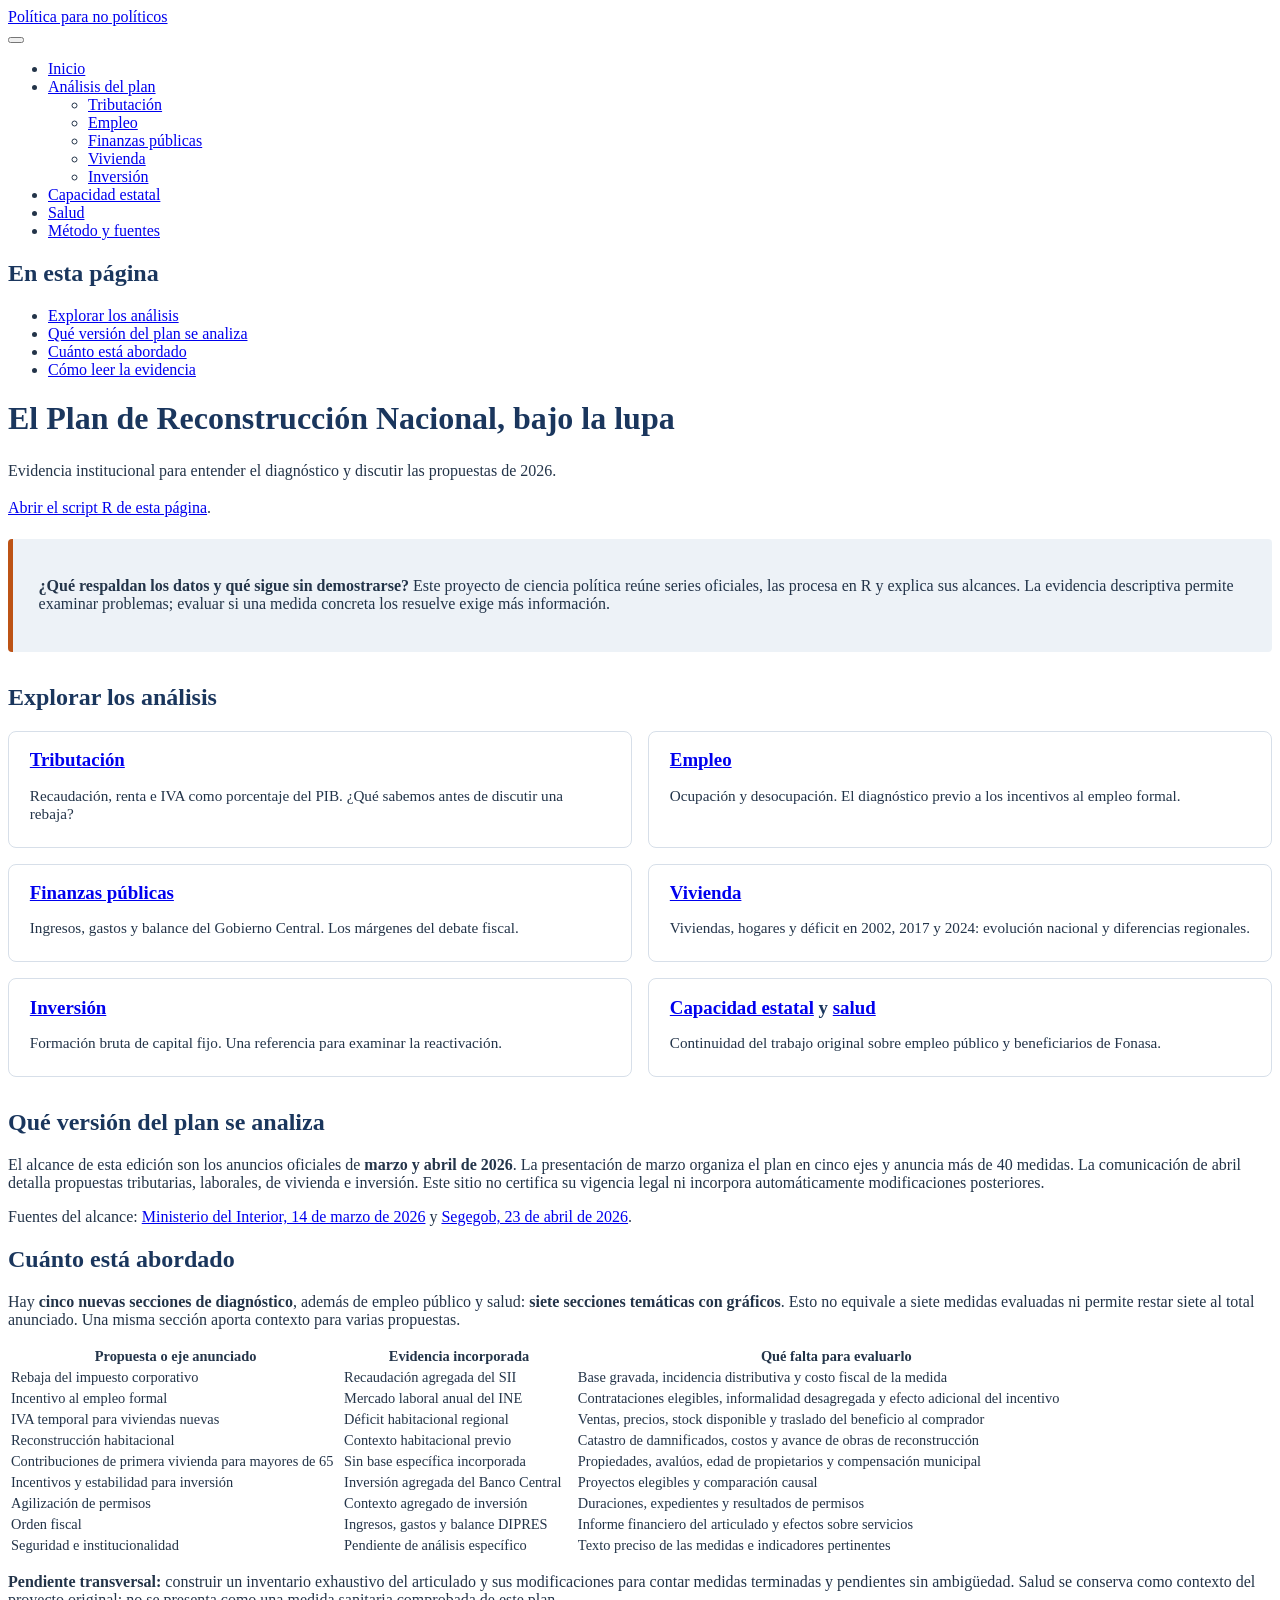
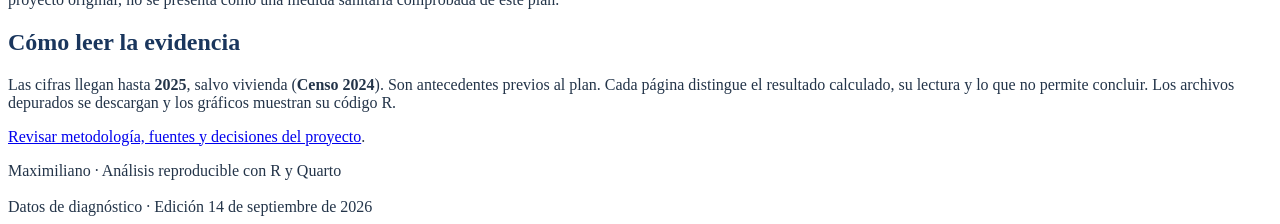
==== docs/index.html @ da825cc6 "Amplía análisis y documentación del sitio" ====
<!DOCTYPE html>
<html xmlns="http://www.w3.org/1999/xhtml" lang="es" xml:lang="es"><head>

<meta charset="utf-8">
<meta name="generator" content="quarto-1.3.450">

<meta name="viewport" content="width=device-width, initial-scale=1.0, user-scalable=yes">


<title>Política para no políticos - El Plan de Reconstrucción Nacional, bajo la lupa</title>
<style>
code{white-space: pre-wrap;}
span.smallcaps{font-variant: small-caps;}
div.columns{display: flex; gap: min(4vw, 1.5em);}
div.column{flex: auto; overflow-x: auto;}
div.hanging-indent{margin-left: 1.5em; text-indent: -1.5em;}
ul.task-list{list-style: none;}
ul.task-list li input[type="checkbox"] {
  width: 0.8em;
  margin: 0 0.8em 0.2em -1em; /* quarto-specific, see https://github.com/quarto-dev/quarto-cli/issues/4556 */ 
  vertical-align: middle;
}
</style>


<script src="site_libs/quarto-nav/quarto-nav.js"></script>
<script src="site_libs/quarto-nav/headroom.min.js"></script>
<script src="site_libs/clipboard/clipboard.min.js"></script>
<script src="site_libs/quarto-search/autocomplete.umd.js"></script>
<script src="site_libs/quarto-search/fuse.min.js"></script>
<script src="site_libs/quarto-search/quarto-search.js"></script>
<meta name="quarto:offset" content="./">
<script src="site_libs/quarto-html/quarto.js"></script>
<script src="site_libs/quarto-html/popper.min.js"></script>
<script src="site_libs/quarto-html/tippy.umd.min.js"></script>
<script src="site_libs/quarto-html/anchor.min.js"></script>
<link href="site_libs/quarto-html/tippy.css" rel="stylesheet">
<link href="site_libs/quarto-html/quarto-syntax-highlighting.css" rel="stylesheet" id="quarto-text-highlighting-styles">
<script src="site_libs/bootstrap/bootstrap.min.js"></script>
<link href="site_libs/bootstrap/bootstrap-icons.css" rel="stylesheet">
<link href="site_libs/bootstrap/bootstrap.min.css" rel="stylesheet" id="quarto-bootstrap" data-mode="light">
<script id="quarto-search-options" type="application/json">{
  "location": "navbar",
  "copy-button": false,
  "collapse-after": 3,
  "panel-placement": "end",
  "type": "overlay",
  "limit": 20,
  "language": {
    "search-no-results-text": "Sin resultados",
    "search-matching-documents-text": "documentos encontrados",
    "search-copy-link-title": "Copiar el enlace en la búsqueda",
    "search-hide-matches-text": "Ocultar resultados adicionales",
    "search-more-match-text": "resultado adicional en este documento",
    "search-more-matches-text": "resultados adicionales en este documento",
    "search-clear-button-title": "Borrar",
    "search-detached-cancel-button-title": "Cancelar",
    "search-submit-button-title": "Enviar",
    "search-label": "Buscar"
  }
}</script>


<link rel="stylesheet" href="styles.css">
</head>

<body class="nav-fixed">

<div id="quarto-search-results"></div>
  <header id="quarto-header" class="headroom fixed-top">
    <nav class="navbar navbar-expand-lg navbar-dark ">
      <div class="navbar-container container-fluid">
      <div class="navbar-brand-container">
    <a class="navbar-brand" href="./index.html">
    <span class="navbar-title">Política para no políticos</span>
    </a>
  </div>
            <div id="quarto-search" class="" title="Buscar"></div>
          <button class="navbar-toggler" type="button" data-bs-toggle="collapse" data-bs-target="#navbarCollapse" aria-controls="navbarCollapse" aria-expanded="false" aria-label="Navegación de palanca" onclick="if (window.quartoToggleHeadroom) { window.quartoToggleHeadroom(); }">
  <span class="navbar-toggler-icon"></span>
</button>
          <div class="collapse navbar-collapse" id="navbarCollapse">
            <ul class="navbar-nav navbar-nav-scroll me-auto">
  <li class="nav-item">
    <a class="nav-link active" href="./index.html" rel="" target="" aria-current="page">
 <span class="menu-text">Inicio</span></a>
  </li>  
  <li class="nav-item dropdown ">
    <a class="nav-link dropdown-toggle" href="#" id="nav-menu-análisis-del-plan" role="button" data-bs-toggle="dropdown" aria-expanded="false" rel="" target="">
 <span class="menu-text">Análisis del plan</span>
    </a>
    <ul class="dropdown-menu" aria-labelledby="nav-menu-análisis-del-plan">    
        <li>
    <a class="dropdown-item" href="./03_tributacion.html" rel="" target="">
 <span class="dropdown-text">Tributación</span></a>
  </li>  
        <li>
    <a class="dropdown-item" href="./04_empleo_formal.html" rel="" target="">
 <span class="dropdown-text">Empleo</span></a>
  </li>  
        <li>
    <a class="dropdown-item" href="./05_finanzas_publicas.html" rel="" target="">
 <span class="dropdown-text">Finanzas públicas</span></a>
  </li>  
        <li>
    <a class="dropdown-item" href="./06_vivienda.html" rel="" target="">
 <span class="dropdown-text">Vivienda</span></a>
  </li>  
        <li>
    <a class="dropdown-item" href="./07_inversion.html" rel="" target="">
 <span class="dropdown-text">Inversión</span></a>
  </li>  
    </ul>
  </li>
  <li class="nav-item">
    <a class="nav-link" href="./01_empleo_publico.html" rel="" target="">
 <span class="menu-text">Capacidad estatal</span></a>
  </li>  
  <li class="nav-item">
    <a class="nav-link" href="./02_salud_fonasa.html" rel="" target="">
 <span class="menu-text">Salud</span></a>
  </li>  
  <li class="nav-item">
    <a class="nav-link" href="./metodologia.html" rel="" target="">
 <span class="menu-text">Método y fuentes</span></a>
  </li>  
</ul>
            <div class="quarto-navbar-tools ms-auto">
</div>
          </div> <!-- /navcollapse -->
      </div> <!-- /container-fluid -->
    </nav>
</header>
<!-- content -->
<div id="quarto-content" class="quarto-container page-columns page-rows-contents page-layout-article page-navbar">
<!-- sidebar -->
<!-- margin-sidebar -->
    <div id="quarto-margin-sidebar" class="sidebar margin-sidebar">
        <nav id="TOC" role="doc-toc" class="toc-active">
    <h2 id="toc-title">En esta página</h2>
   
  <ul>
  <li><a href="#explorar-los-análisis" id="toc-explorar-los-análisis" class="nav-link active" data-scroll-target="#explorar-los-análisis">Explorar los análisis</a></li>
  <li><a href="#qué-versión-del-plan-se-analiza" id="toc-qué-versión-del-plan-se-analiza" class="nav-link" data-scroll-target="#qué-versión-del-plan-se-analiza">Qué versión del plan se analiza</a></li>
  <li><a href="#cuánto-está-abordado" id="toc-cuánto-está-abordado" class="nav-link" data-scroll-target="#cuánto-está-abordado">Cuánto está abordado</a></li>
  <li><a href="#cómo-leer-la-evidencia" id="toc-cómo-leer-la-evidencia" class="nav-link" data-scroll-target="#cómo-leer-la-evidencia">Cómo leer la evidencia</a></li>
  </ul>
</nav>
    </div>
<!-- main -->
<main class="content" id="quarto-document-content">

<header id="title-block-header" class="quarto-title-block default">
<div class="quarto-title">
<h1 class="title">El Plan de Reconstrucción Nacional, bajo la lupa</h1>
<p class="subtitle lead">Evidencia institucional para entender el diagnóstico y discutir las propuestas de 2026.</p>
</div>



<div class="quarto-title-meta">

    
  
    
  </div>
  

</header>

<p><a href="index.R">Abrir el script R de esta página</a>.</p>
<div class="hero">
<p><strong>¿Qué respaldan los datos y qué sigue sin demostrarse?</strong> Este proyecto de ciencia política reúne series oficiales, las procesa en R y explica sus alcances. La evidencia descriptiva permite examinar problemas; evaluar si una medida concreta los resuelve exige más información.</p>
</div>
<section id="explorar-los-análisis" class="level2">
<h2 class="anchored" data-anchor-id="explorar-los-análisis">Explorar los análisis</h2>
<div class="cards">
<section id="tributación" class="level3 card-tema">
<h3 class="anchored" data-anchor-id="tributación"><a href="./03_tributacion.html">Tributación</a></h3>
<p>Recaudación, renta e IVA como porcentaje del PIB. ¿Qué sabemos antes de discutir una rebaja?</p>
</section>
<section id="empleo" class="level3 card-tema">
<h3 class="anchored" data-anchor-id="empleo"><a href="./04_empleo_formal.html">Empleo</a></h3>
<p>Ocupación y desocupación. El diagnóstico previo a los incentivos al empleo formal.</p>
</section>
<section id="finanzas-públicas" class="level3 card-tema">
<h3 class="anchored" data-anchor-id="finanzas-públicas"><a href="./05_finanzas_publicas.html">Finanzas públicas</a></h3>
<p>Ingresos, gastos y balance del Gobierno Central. Los márgenes del debate fiscal.</p>
</section>
<section id="vivienda" class="level3 card-tema">
<h3 class="anchored" data-anchor-id="vivienda"><a href="./06_vivienda.html">Vivienda</a></h3>
<p>Viviendas, hogares y déficit en 2002, 2017 y 2024: evolución nacional y diferencias regionales.</p>
</section>
<section id="inversión" class="level3 card-tema">
<h3 class="anchored" data-anchor-id="inversión"><a href="./07_inversion.html">Inversión</a></h3>
<p>Formación bruta de capital fijo. Una referencia para examinar la reactivación.</p>
</section>
<section id="capacidad-estatal-y-salud" class="level3 card-tema">
<h3 class="anchored" data-anchor-id="capacidad-estatal-y-salud"><a href="./01_empleo_publico.html">Capacidad estatal</a> y <a href="./02_salud_fonasa.html">salud</a></h3>
<p>Continuidad del trabajo original sobre empleo público y beneficiarios de Fonasa.</p>
</section>
</div>
</section>
<section id="qué-versión-del-plan-se-analiza" class="level2">
<h2 class="anchored" data-anchor-id="qué-versión-del-plan-se-analiza">Qué versión del plan se analiza</h2>
<p>El alcance de esta edición son los anuncios oficiales de <strong>marzo y abril de 2026</strong>. La presentación de marzo organiza el plan en cinco ejes y anuncia más de 40 medidas. La comunicación de abril detalla propuestas tributarias, laborales, de vivienda e inversión. Este sitio no certifica su vigencia legal ni incorpora automáticamente modificaciones posteriores.</p>
<p>Fuentes del alcance: <a href="https://www.interior.gob.cl/noticias/2026/03/14/presidente-jose-antonio-kast-presenta-proyecto-de-ley-de-reconstruccion-nacional-junto-a-ministro-alvarado/">Ministerio del Interior, 14 de marzo de 2026</a> y <a href="https://msgg.gob.cl/wp/2026/04/23/presidente-kast-firma-proyecto-de-ley-del-plan-de-reconstruccion-nacional-y-desarrollo-economico-y-social/">Segegob, 23 de abril de 2026</a>.</p>
</section>
<section id="cuánto-está-abordado" class="level2">
<h2 class="anchored" data-anchor-id="cuánto-está-abordado">Cuánto está abordado</h2>
<p>Hay <strong>cinco nuevas secciones de diagnóstico</strong>, además de empleo público y salud: <strong>siete secciones temáticas con gráficos</strong>. Esto no equivale a siete medidas evaluadas ni permite restar siete al total anunciado. Una misma sección aporta contexto para varias propuestas.</p>
<table class="table">
<colgroup>
<col style="width: 30%">
<col style="width: 21%">
<col style="width: 47%">
</colgroup>
<thead>
<tr class="header">
<th>Propuesta o eje anunciado</th>
<th>Evidencia incorporada</th>
<th>Qué falta para evaluarlo</th>
</tr>
</thead>
<tbody>
<tr class="odd">
<td>Rebaja del impuesto corporativo</td>
<td>Recaudación agregada del SII</td>
<td>Base gravada, incidencia distributiva y costo fiscal de la medida</td>
</tr>
<tr class="even">
<td>Incentivo al empleo formal</td>
<td>Mercado laboral anual del INE</td>
<td>Contrataciones elegibles, informalidad desagregada y efecto adicional del incentivo</td>
</tr>
<tr class="odd">
<td>IVA temporal para viviendas nuevas</td>
<td>Déficit habitacional regional</td>
<td>Ventas, precios, stock disponible y traslado del beneficio al comprador</td>
</tr>
<tr class="even">
<td>Reconstrucción habitacional</td>
<td>Contexto habitacional previo</td>
<td>Catastro de damnificados, costos y avance de obras de reconstrucción</td>
</tr>
<tr class="odd">
<td>Contribuciones de primera vivienda para mayores de 65</td>
<td>Sin base específica incorporada</td>
<td>Propiedades, avalúos, edad de propietarios y compensación municipal</td>
</tr>
<tr class="even">
<td>Incentivos y estabilidad para inversión</td>
<td>Inversión agregada del Banco Central</td>
<td>Proyectos elegibles y comparación causal</td>
</tr>
<tr class="odd">
<td>Agilización de permisos</td>
<td>Contexto agregado de inversión</td>
<td>Duraciones, expedientes y resultados de permisos</td>
</tr>
<tr class="even">
<td>Orden fiscal</td>
<td>Ingresos, gastos y balance DIPRES</td>
<td>Informe financiero del articulado y efectos sobre servicios</td>
</tr>
<tr class="odd">
<td>Seguridad e institucionalidad</td>
<td>Pendiente de análisis específico</td>
<td>Texto preciso de las medidas e indicadores pertinentes</td>
</tr>
</tbody>
</table>
<p><strong>Pendiente transversal:</strong> construir un inventario exhaustivo del articulado y sus modificaciones para contar medidas terminadas y pendientes sin ambigüedad. Salud se conserva como contexto del proyecto original; no se presenta como una medida sanitaria comprobada de este plan.</p>
</section>
<section id="cómo-leer-la-evidencia" class="level2">
<h2 class="anchored" data-anchor-id="cómo-leer-la-evidencia">Cómo leer la evidencia</h2>
<p>Las cifras llegan hasta <strong>2025</strong>, salvo vivienda (<strong>Censo 2024</strong>). Son antecedentes previos al plan. Cada página distingue el resultado calculado, su lectura y lo que no permite concluir. Los archivos depurados se descargan y los gráficos muestran su código R.</p>
<p><a href="./metodologia.html">Revisar metodología, fuentes y decisiones del proyecto</a>.</p>


</section>

</main> <!-- /main -->
<script id="quarto-html-after-body" type="application/javascript">
window.document.addEventListener("DOMContentLoaded", function (event) {
  const toggleBodyColorMode = (bsSheetEl) => {
    const mode = bsSheetEl.getAttribute("data-mode");
    const bodyEl = window.document.querySelector("body");
    if (mode === "dark") {
      bodyEl.classList.add("quarto-dark");
      bodyEl.classList.remove("quarto-light");
    } else {
      bodyEl.classList.add("quarto-light");
      bodyEl.classList.remove("quarto-dark");
    }
  }
  const toggleBodyColorPrimary = () => {
    const bsSheetEl = window.document.querySelector("link#quarto-bootstrap");
    if (bsSheetEl) {
      toggleBodyColorMode(bsSheetEl);
    }
  }
  toggleBodyColorPrimary();  
  const icon = "";
  const anchorJS = new window.AnchorJS();
  anchorJS.options = {
    placement: 'right',
    icon: icon
  };
  anchorJS.add('.anchored');
  const isCodeAnnotation = (el) => {
    for (const clz of el.classList) {
      if (clz.startsWith('code-annotation-')) {                     
        return true;
      }
    }
    return false;
  }
  const clipboard = new window.ClipboardJS('.code-copy-button', {
    text: function(trigger) {
      const codeEl = trigger.previousElementSibling.cloneNode(true);
      for (const childEl of codeEl.children) {
        if (isCodeAnnotation(childEl)) {
          childEl.remove();
        }
      }
      return codeEl.innerText;
    }
  });
  clipboard.on('success', function(e) {
    // button target
    const button = e.trigger;
    // don't keep focus
    button.blur();
    // flash "checked"
    button.classList.add('code-copy-button-checked');
    var currentTitle = button.getAttribute("title");
    button.setAttribute("title", "Copiado");
    let tooltip;
    if (window.bootstrap) {
      button.setAttribute("data-bs-toggle", "tooltip");
      button.setAttribute("data-bs-placement", "left");
      button.setAttribute("data-bs-title", "Copiado");
      tooltip = new bootstrap.Tooltip(button, 
        { trigger: "manual", 
          customClass: "code-copy-button-tooltip",
          offset: [0, -8]});
      tooltip.show();    
    }
    setTimeout(function() {
      if (tooltip) {
        tooltip.hide();
        button.removeAttribute("data-bs-title");
        button.removeAttribute("data-bs-toggle");
        button.removeAttribute("data-bs-placement");
      }
      button.setAttribute("title", currentTitle);
      button.classList.remove('code-copy-button-checked');
    }, 1000);
    // clear code selection
    e.clearSelection();
  });
  function tippyHover(el, contentFn) {
    const config = {
      allowHTML: true,
      content: contentFn,
      maxWidth: 500,
      delay: 100,
      arrow: false,
      appendTo: function(el) {
          return el.parentElement;
      },
      interactive: true,
      interactiveBorder: 10,
      theme: 'quarto',
      placement: 'bottom-start'
    };
    window.tippy(el, config); 
  }
  const noterefs = window.document.querySelectorAll('a[role="doc-noteref"]');
  for (var i=0; i<noterefs.length; i++) {
    const ref = noterefs[i];
    tippyHover(ref, function() {
      // use id or data attribute instead here
      let href = ref.getAttribute('data-footnote-href') || ref.getAttribute('href');
      try { href = new URL(href).hash; } catch {}
      const id = href.replace(/^#\/?/, "");
      const note = window.document.getElementById(id);
      return note.innerHTML;
    });
  }
      let selectedAnnoteEl;
      const selectorForAnnotation = ( cell, annotation) => {
        let cellAttr = 'data-code-cell="' + cell + '"';
        let lineAttr = 'data-code-annotation="' +  annotation + '"';
        const selector = 'span[' + cellAttr + '][' + lineAttr + ']';
        return selector;
      }
      const selectCodeLines = (annoteEl) => {
        const doc = window.document;
        const targetCell = annoteEl.getAttribute("data-target-cell");
        const targetAnnotation = annoteEl.getAttribute("data-target-annotation");
        const annoteSpan = window.document.querySelector(selectorForAnnotation(targetCell, targetAnnotation));
        const lines = annoteSpan.getAttribute("data-code-lines").split(",");
        const lineIds = lines.map((line) => {
          return targetCell + "-" + line;
        })
        let top = null;
        let height = null;
        let parent = null;
        if (lineIds.length > 0) {
            //compute the position of the single el (top and bottom and make a div)
            const el = window.document.getElementById(lineIds[0]);
            top = el.offsetTop;
            height = el.offsetHeight;
            parent = el.parentElement.parentElement;
          if (lineIds.length > 1) {
            const lastEl = window.document.getElementById(lineIds[lineIds.length - 1]);
            const bottom = lastEl.offsetTop + lastEl.offsetHeight;
            height = bottom - top;
          }
          if (top !== null && height !== null && parent !== null) {
            // cook up a div (if necessary) and position it 
            let div = window.document.getElementById("code-annotation-line-highlight");
            if (div === null) {
              div = window.document.createElement("div");
              div.setAttribute("id", "code-annotation-line-highlight");
              div.style.position = 'absolute';
              parent.appendChild(div);
            }
            div.style.top = top - 2 + "px";
            div.style.height = height + 4 + "px";
            let gutterDiv = window.document.getElementById("code-annotation-line-highlight-gutter");
            if (gutterDiv === null) {
              gutterDiv = window.document.createElement("div");
              gutterDiv.setAttribute("id", "code-annotation-line-highlight-gutter");
              gutterDiv.style.position = 'absolute';
              const codeCell = window.document.getElementById(targetCell);
              const gutter = codeCell.querySelector('.code-annotation-gutter');
              gutter.appendChild(gutterDiv);
            }
            gutterDiv.style.top = top - 2 + "px";
            gutterDiv.style.height = height + 4 + "px";
          }
          selectedAnnoteEl = annoteEl;
        }
      };
      const unselectCodeLines = () => {
        const elementsIds = ["code-annotation-line-highlight", "code-annotation-line-highlight-gutter"];
        elementsIds.forEach((elId) => {
          const div = window.document.getElementById(elId);
          if (div) {
            div.remove();
          }
        });
        selectedAnnoteEl = undefined;
      };
      // Attach click handler to the DT
      const annoteDls = window.document.querySelectorAll('dt[data-target-cell]');
      for (const annoteDlNode of annoteDls) {
        annoteDlNode.addEventListener('click', (event) => {
          const clickedEl = event.target;
          if (clickedEl !== selectedAnnoteEl) {
            unselectCodeLines();
            const activeEl = window.document.querySelector('dt[data-target-cell].code-annotation-active');
            if (activeEl) {
              activeEl.classList.remove('code-annotation-active');
            }
            selectCodeLines(clickedEl);
            clickedEl.classList.add('code-annotation-active');
          } else {
            // Unselect the line
            unselectCodeLines();
            clickedEl.classList.remove('code-annotation-active');
          }
        });
      }
  const findCites = (el) => {
    const parentEl = el.parentElement;
    if (parentEl) {
      const cites = parentEl.dataset.cites;
      if (cites) {
        return {
          el,
          cites: cites.split(' ')
        };
      } else {
        return findCites(el.parentElement)
      }
    } else {
      return undefined;
    }
  };
  var bibliorefs = window.document.querySelectorAll('a[role="doc-biblioref"]');
  for (var i=0; i<bibliorefs.length; i++) {
    const ref = bibliorefs[i];
    const citeInfo = findCites(ref);
    if (citeInfo) {
      tippyHover(citeInfo.el, function() {
        var popup = window.document.createElement('div');
        citeInfo.cites.forEach(function(cite) {
          var citeDiv = window.document.createElement('div');
          citeDiv.classList.add('hanging-indent');
          citeDiv.classList.add('csl-entry');
          var biblioDiv = window.document.getElementById('ref-' + cite);
          if (biblioDiv) {
            citeDiv.innerHTML = biblioDiv.innerHTML;
          }
          popup.appendChild(citeDiv);
        });
        return popup.innerHTML;
      });
    }
  }
    var localhostRegex = new RegExp(/^(?:http|https):\/\/localhost\:?[0-9]*\//);
      var filterRegex = new RegExp("https:\/\/titan1959\.github\.io\/Mega-reforma-Chile\/");
    var isInternal = (href) => {
        return filterRegex.test(href) || localhostRegex.test(href);
    }
    // Inspect non-navigation links and adorn them if external
 	var links = window.document.querySelectorAll('a[href]:not(.nav-link):not(.navbar-brand):not(.toc-action):not(.sidebar-link):not(.sidebar-item-toggle):not(.pagination-link):not(.no-external):not([aria-hidden]):not(.dropdown-item)');
    for (var i=0; i<links.length; i++) {
      const link = links[i];
      if (!isInternal(link.href)) {
          // target, if specified
          link.setAttribute("target", "_blank");
      }
    }
});
</script>
</div> <!-- /content -->
<footer class="footer">
  <div class="nav-footer">
    <div class="nav-footer-left">Maximiliano · Análisis reproducible con R y Quarto</div>   
    <div class="nav-footer-center">
      &nbsp;
    </div>
    <div class="nav-footer-right">Datos de diagnóstico · Edición 14 de septiembre de 2026</div>
  </div>
</footer>



</body></html>
---- docs/styles.css ----
:root { --azul: #1a365d; --tinta: #233449; }
body { color: var(--tinta); }
h1,h2,h3 { color: var(--azul); }
.quarto-title .subtitle { max-width: 760px; line-height: 1.5; }
.hero { background: #edf2f7; border-left: 5px solid #bd5315; padding: 1.4rem 1.6rem; margin: 1.4rem 0 2rem; border-radius: 4px; }
.cards { display: grid; grid-template-columns: repeat(2,minmax(0,1fr)); gap: 1rem; margin: 1.2rem 0 2rem; }
.card-tema { border: 1px solid #d7dfe9; border-radius: 8px; padding: 1.1rem 1.3rem; background: #fff; }
.card-tema h3 { font-size: 1.18rem; margin: 0 0 .5rem; }
.card-tema p { margin-bottom: .4rem; font-size: .95rem; }
table { font-size: .9rem; }
.cell-output-display { overflow-x: auto; }
.cell-output-display img { max-width: 100%; height: auto; }
details.code-fold { margin-bottom: .8rem; }
@media(max-width:650px) { .cards { grid-template-columns: 1fr; } .hero { padding: 1rem; } h1.title { font-size: 1.85rem; } }
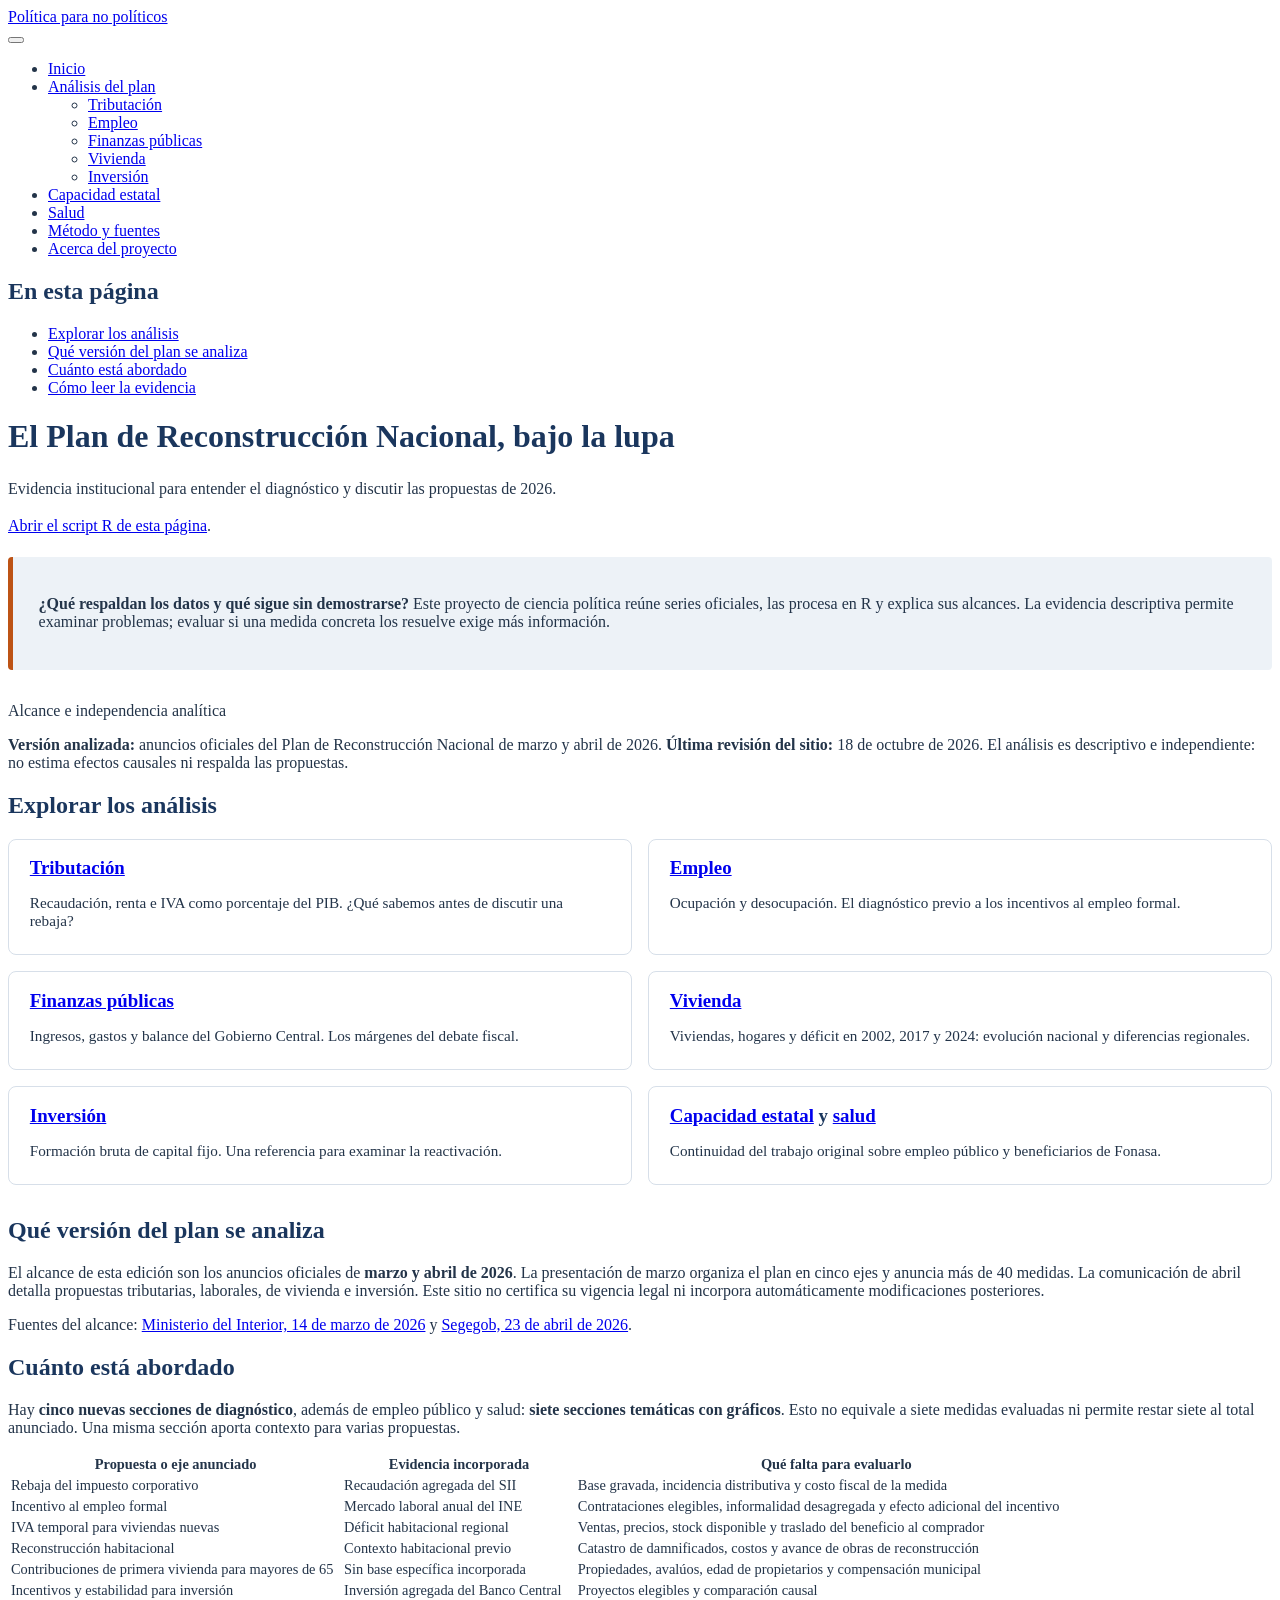
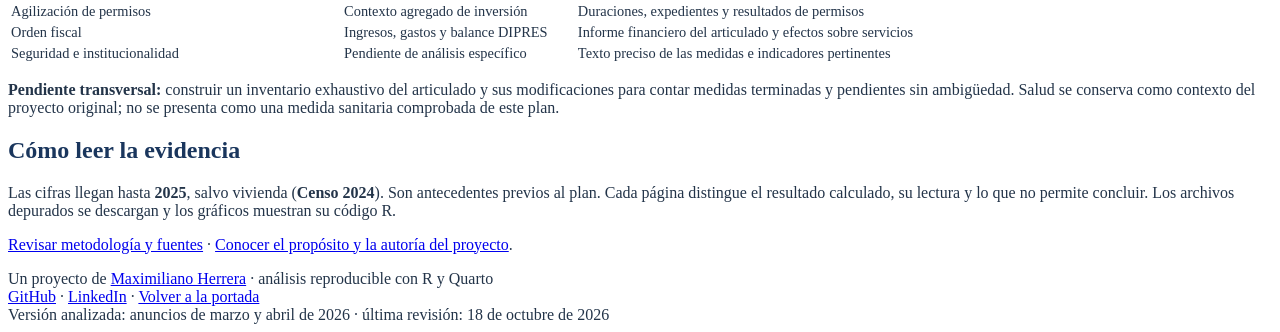
==== commit 5928d275: "Agrega autoría y contexto del proyecto" ====
--- a/docs/index.html
+++ b/docs/index.html
@@ -124,6 +124,10 @@
     <a class="nav-link" href="./metodologia.html" rel="" target="">
  <span class="menu-text">Método y fuentes</span></a>
   </li>  
+  <li class="nav-item">
+    <a class="nav-link" href="./acerca.html" rel="" target="">
+ <span class="menu-text">Acerca del proyecto</span></a>
+  </li>  
 </ul>
             <div class="quarto-navbar-tools ms-auto">
 </div>
@@ -172,6 +176,19 @@
 <div class="hero">
 <p><strong>¿Qué respaldan los datos y qué sigue sin demostrarse?</strong> Este proyecto de ciencia política reúne series oficiales, las procesa en R y explica sus alcances. La evidencia descriptiva permite examinar problemas; evaluar si una medida concreta los resuelve exige más información.</p>
 </div>
+<div class="callout callout-style-default callout-note callout-titled" title="Alcance e independencia analítica">
+<div class="callout-header d-flex align-content-center">
+<div class="callout-icon-container">
+<i class="callout-icon"></i>
+</div>
+<div class="callout-title-container flex-fill">
+Alcance e independencia analítica
+</div>
+</div>
+<div class="callout-body-container callout-body">
+<p><strong>Versión analizada:</strong> anuncios oficiales del Plan de Reconstrucción Nacional de marzo y abril de 2026. <strong>Última revisión del sitio:</strong> 18 de octubre de 2026. El análisis es descriptivo e independiente: no estima efectos causales ni respalda las propuestas.</p>
+</div>
+</div>
 <section id="explorar-los-análisis" class="level2">
 <h2 class="anchored" data-anchor-id="explorar-los-análisis">Explorar los análisis</h2>
 <div class="cards">
@@ -275,7 +292,7 @@
 <section id="cómo-leer-la-evidencia" class="level2">
 <h2 class="anchored" data-anchor-id="cómo-leer-la-evidencia">Cómo leer la evidencia</h2>
 <p>Las cifras llegan hasta <strong>2025</strong>, salvo vivienda (<strong>Censo 2024</strong>). Son antecedentes previos al plan. Cada página distingue el resultado calculado, su lectura y lo que no permite concluir. Los archivos depurados se descargan y los gráficos muestran su código R.</p>
-<p><a href="./metodologia.html">Revisar metodología, fuentes y decisiones del proyecto</a>.</p>
+<p><a href="./metodologia.html">Revisar metodología y fuentes</a> · <a href="./acerca.html">Conocer el propósito y la autoría del proyecto</a>.</p>
 
 
 </section>
@@ -513,7 +530,7 @@
     }
   }
     var localhostRegex = new RegExp(/^(?:http|https):\/\/localhost\:?[0-9]*\//);
-      var filterRegex = new RegExp("https:\/\/titan1959\.github\.io\/Mega-reforma-Chile\/");
+      var filterRegex = new RegExp("https:\/\/maximiliano-herrera\.github\.io\/Mega-reforma-Chile\/");
     var isInternal = (href) => {
         return filterRegex.test(href) || localhostRegex.test(href);
     }
@@ -531,11 +548,9 @@
 </div> <!-- /content -->
 <footer class="footer">
   <div class="nav-footer">
-    <div class="nav-footer-left">Maximiliano · Análisis reproducible con R y Quarto</div>   
-    <div class="nav-footer-center">
-      &nbsp;
-    </div>
-    <div class="nav-footer-right">Datos de diagnóstico · Edición 14 de septiembre de 2026</div>
+    <div class="nav-footer-left">Un proyecto de <a href="./acerca.html">Maximiliano Herrera</a> · análisis reproducible con R y Quarto</div>   
+    <div class="nav-footer-center"><a href="https://github.com/Titan1959/Mega-reforma-Chile">GitHub</a> · <a href="https://www.linkedin.com/in/maximiliano-herrera-1380661ba/">LinkedIn</a> · <a href="./index.html">Volver a la portada</a></div>
+    <div class="nav-footer-right">Versión analizada: anuncios de marzo y abril de 2026 · última revisión: 18 de octubre de 2026</div>
   </div>
 </footer>
 
--- a/docs/styles.css
+++ b/docs/styles.css
@@ -1,5 +1,6 @@
 :root { --azul: #1a365d; --tinta: #233449; }
-body { color: var(--tinta); }
+html { overflow-x: clip; }
+body { color: var(--tinta); max-width: 100%; overflow-wrap: break-word; }
 h1,h2,h3 { color: var(--azul); }
 .quarto-title .subtitle { max-width: 760px; line-height: 1.5; }
 .hero { background: #edf2f7; border-left: 5px solid #bd5315; padding: 1.4rem 1.6rem; margin: 1.4rem 0 2rem; border-radius: 4px; }
@@ -8,7 +9,16 @@
 .card-tema h3 { font-size: 1.18rem; margin: 0 0 .5rem; }
 .card-tema p { margin-bottom: .4rem; font-size: .95rem; }
 table { font-size: .9rem; }
-.cell-output-display { overflow-x: auto; }
+.cell-output-display { max-width: 100%; overflow-x: auto; -webkit-overflow-scrolling: touch; }
 .cell-output-display img { max-width: 100%; height: auto; }
 details.code-fold { margin-bottom: .8rem; }
-@media(max-width:650px) { .cards { grid-template-columns: 1fr; } .hero { padding: 1rem; } h1.title { font-size: 1.85rem; } }
+@media(max-width:650px) {
+  .cards { grid-template-columns: 1fr; }
+  .hero { padding: 1rem; }
+  h1.title { font-size: 1.85rem; }
+  .quarto-title .subtitle { font-size: 1rem; }
+  .quarto-figure { margin-left: 0; margin-right: 0; }
+  .cell-output-display { padding-bottom: .35rem; }
+  table { font-size: .82rem; }
+  .page-footer { font-size: .85rem; }
+}
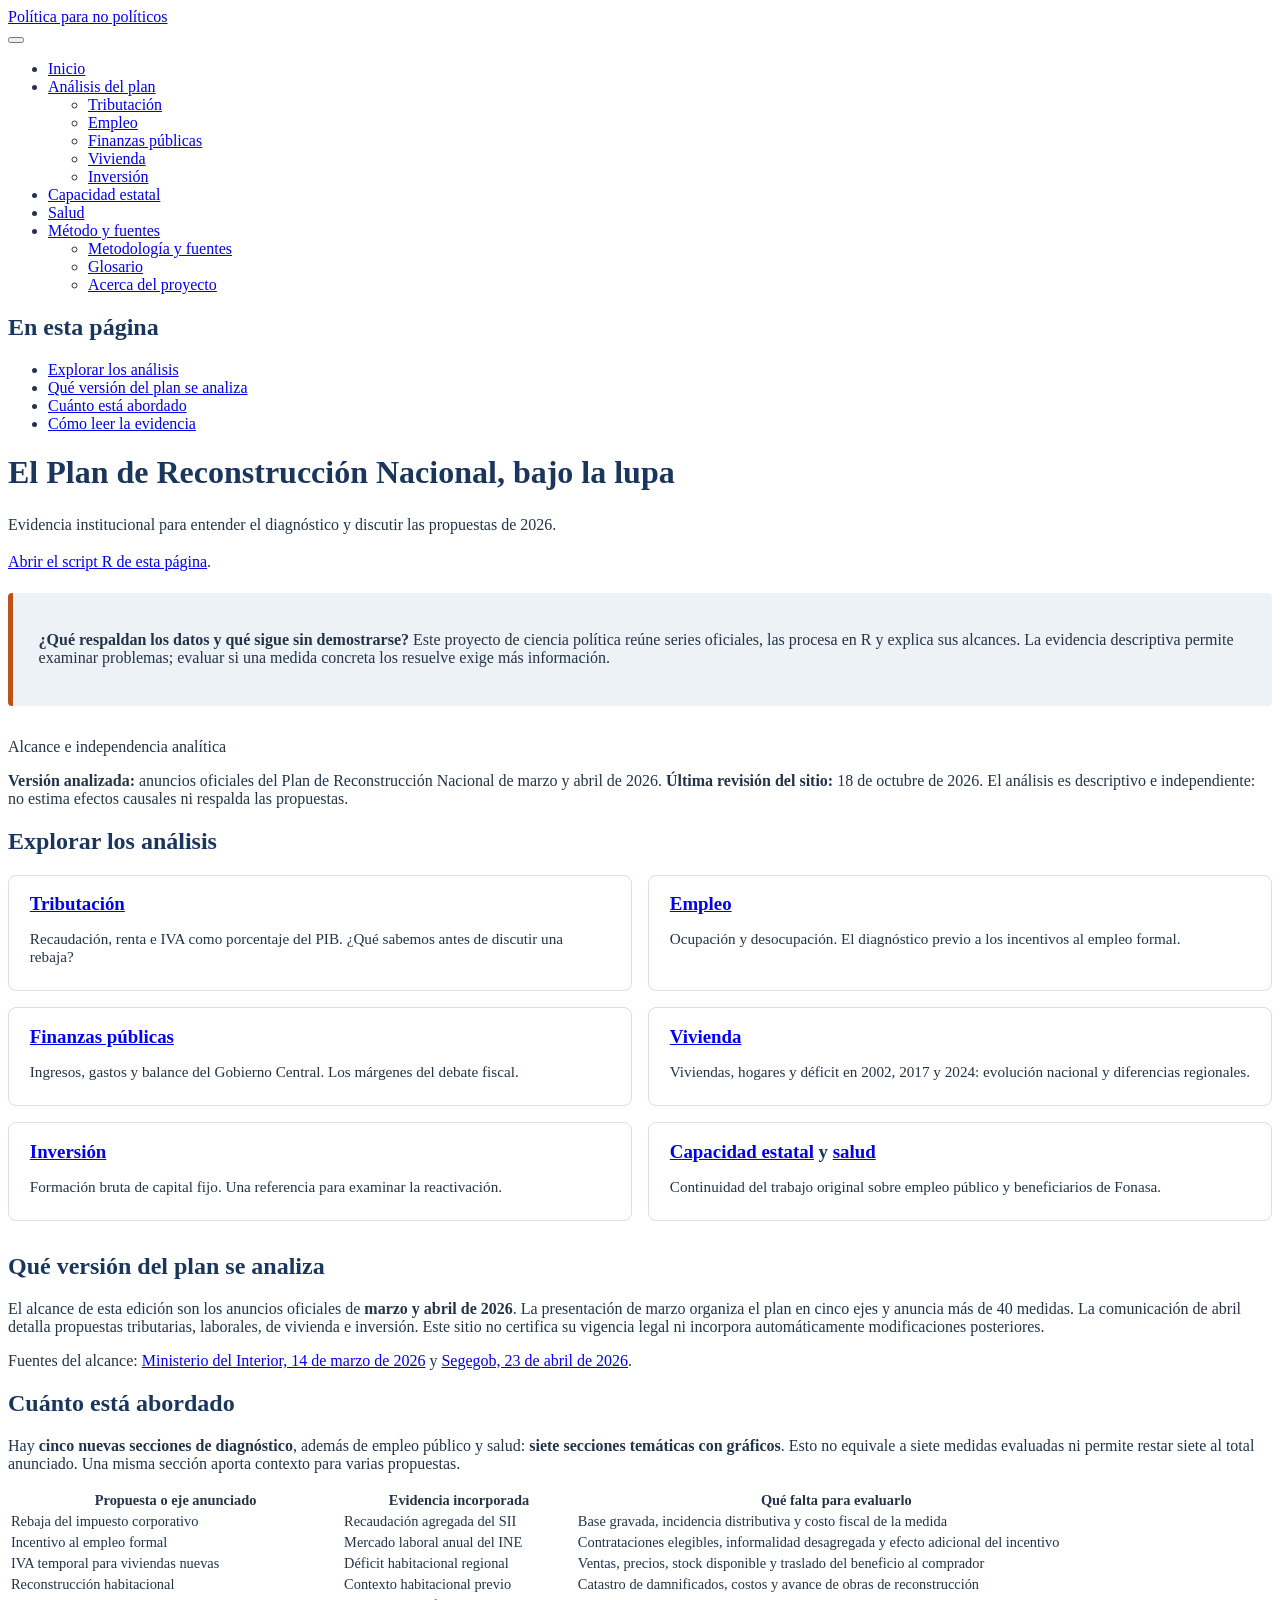
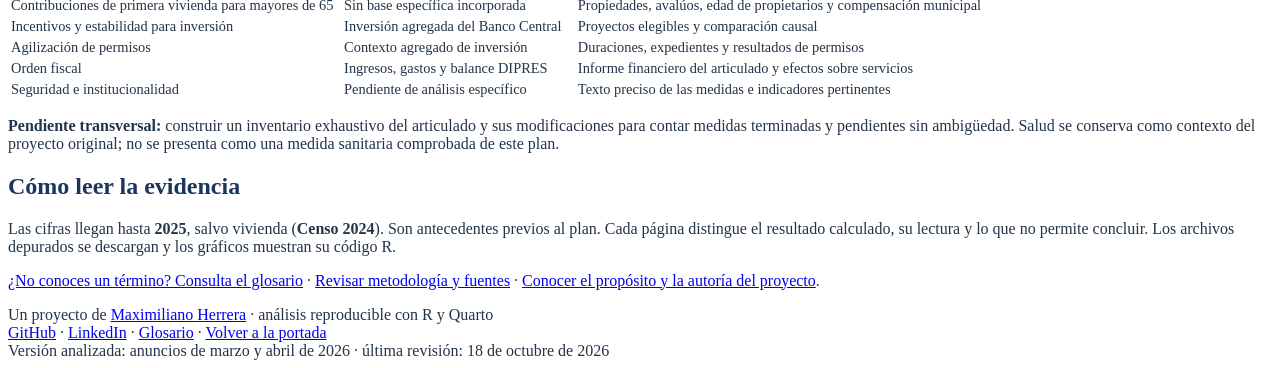
==== commit a5bfbd77: "Agrega glosario contextual para los análisis" ====
--- a/docs/index.html
+++ b/docs/index.html
@@ -120,14 +120,25 @@
     <a class="nav-link" href="./02_salud_fonasa.html" rel="" target="">
  <span class="menu-text">Salud</span></a>
   </li>  
-  <li class="nav-item">
-    <a class="nav-link" href="./metodologia.html" rel="" target="">
- <span class="menu-text">Método y fuentes</span></a>
-  </li>  
-  <li class="nav-item">
-    <a class="nav-link" href="./acerca.html" rel="" target="">
- <span class="menu-text">Acerca del proyecto</span></a>
-  </li>  
+  <li class="nav-item dropdown ">
+    <a class="nav-link dropdown-toggle" href="#" id="nav-menu-método-y-fuentes" role="button" data-bs-toggle="dropdown" aria-expanded="false" rel="" target="">
+ <span class="menu-text">Método y fuentes</span>
+    </a>
+    <ul class="dropdown-menu" aria-labelledby="nav-menu-método-y-fuentes">    
+        <li>
+    <a class="dropdown-item" href="./metodologia.html" rel="" target="">
+ <span class="dropdown-text">Metodología y fuentes</span></a>
+  </li>  
+        <li>
+    <a class="dropdown-item" href="./glosario.html" rel="" target="">
+ <span class="dropdown-text">Glosario</span></a>
+  </li>  
+        <li>
+    <a class="dropdown-item" href="./acerca.html" rel="" target="">
+ <span class="dropdown-text">Acerca del proyecto</span></a>
+  </li>  
+    </ul>
+  </li>
 </ul>
             <div class="quarto-navbar-tools ms-auto">
 </div>
@@ -292,7 +303,7 @@
 <section id="cómo-leer-la-evidencia" class="level2">
 <h2 class="anchored" data-anchor-id="cómo-leer-la-evidencia">Cómo leer la evidencia</h2>
 <p>Las cifras llegan hasta <strong>2025</strong>, salvo vivienda (<strong>Censo 2024</strong>). Son antecedentes previos al plan. Cada página distingue el resultado calculado, su lectura y lo que no permite concluir. Los archivos depurados se descargan y los gráficos muestran su código R.</p>
-<p><a href="./metodologia.html">Revisar metodología y fuentes</a> · <a href="./acerca.html">Conocer el propósito y la autoría del proyecto</a>.</p>
+<p><a href="./glosario.html">¿No conoces un término? Consulta el glosario</a> · <a href="./metodologia.html">Revisar metodología y fuentes</a> · <a href="./acerca.html">Conocer el propósito y la autoría del proyecto</a>.</p>
 
 
 </section>
@@ -549,7 +560,7 @@
 <footer class="footer">
   <div class="nav-footer">
     <div class="nav-footer-left">Un proyecto de <a href="./acerca.html">Maximiliano Herrera</a> · análisis reproducible con R y Quarto</div>   
-    <div class="nav-footer-center"><a href="https://github.com/Titan1959/Mega-reforma-Chile">GitHub</a> · <a href="https://www.linkedin.com/in/maximiliano-herrera-1380661ba/">LinkedIn</a> · <a href="./index.html">Volver a la portada</a></div>
+    <div class="nav-footer-center"><a href="https://github.com/maximiliano-herrera/Mega-reforma-Chile">GitHub</a> · <a href="https://www.linkedin.com/in/maximiliano-herrera-1380661ba/">LinkedIn</a> · <a href="./glosario.html">Glosario</a> · <a href="./index.html">Volver a la portada</a></div>
     <div class="nav-footer-right">Versión analizada: anuncios de marzo y abril de 2026 · última revisión: 18 de octubre de 2026</div>
   </div>
 </footer>
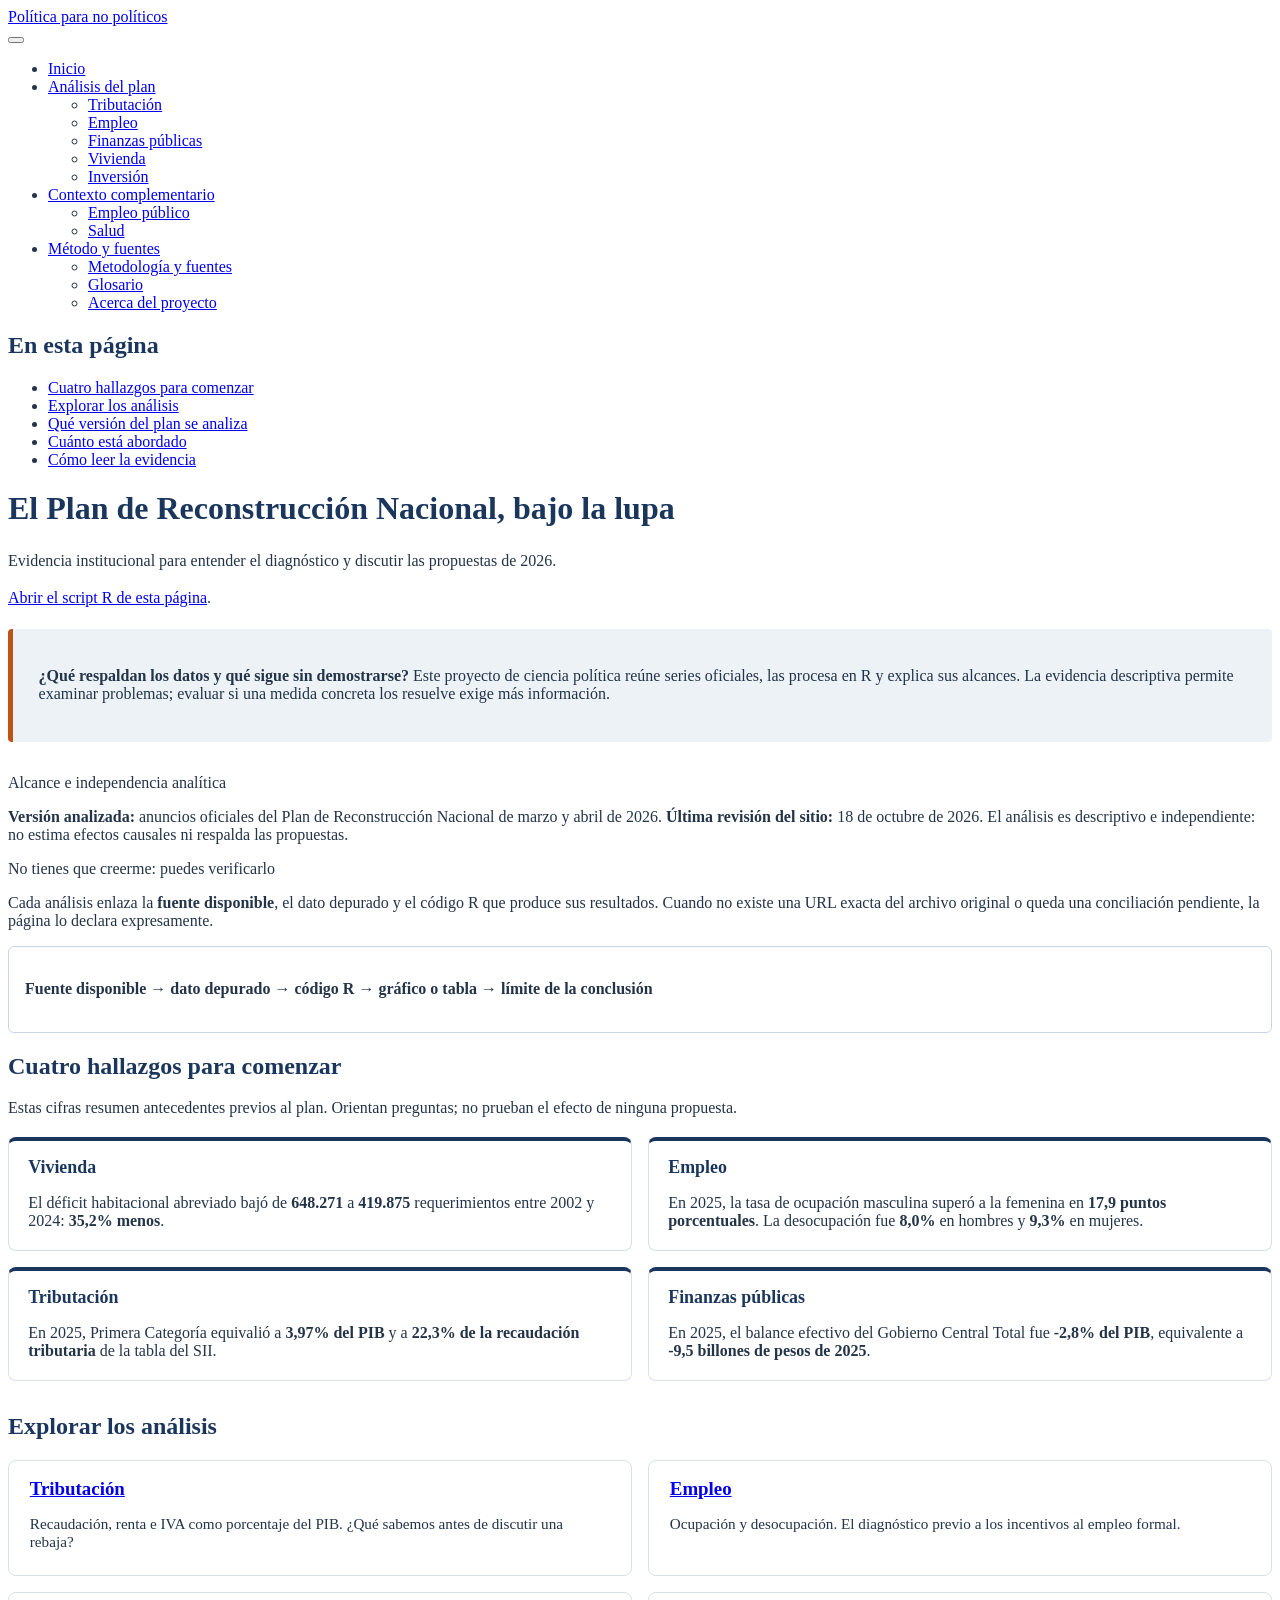
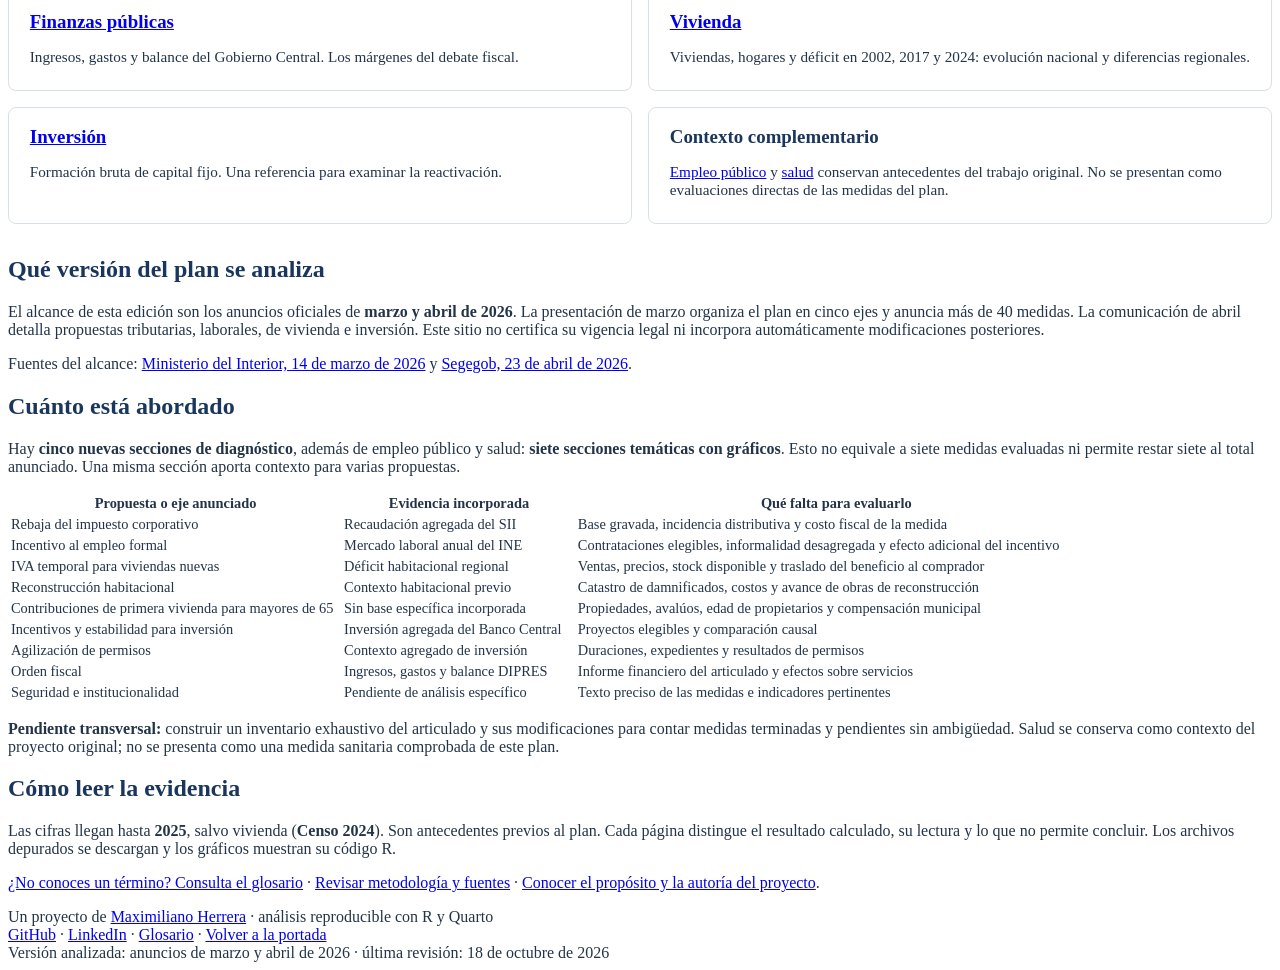
==== commit d387667a: "Refuerza verificabilidad y contexto editorial" ====
--- a/docs/index.html
+++ b/docs/index.html
@@ -112,14 +112,21 @@
   </li>  
     </ul>
   </li>
-  <li class="nav-item">
-    <a class="nav-link" href="./01_empleo_publico.html" rel="" target="">
- <span class="menu-text">Capacidad estatal</span></a>
-  </li>  
-  <li class="nav-item">
-    <a class="nav-link" href="./02_salud_fonasa.html" rel="" target="">
- <span class="menu-text">Salud</span></a>
-  </li>  
+  <li class="nav-item dropdown ">
+    <a class="nav-link dropdown-toggle" href="#" id="nav-menu-contexto-complementario" role="button" data-bs-toggle="dropdown" aria-expanded="false" rel="" target="">
+ <span class="menu-text">Contexto complementario</span>
+    </a>
+    <ul class="dropdown-menu" aria-labelledby="nav-menu-contexto-complementario">    
+        <li>
+    <a class="dropdown-item" href="./01_empleo_publico.html" rel="" target="">
+ <span class="dropdown-text">Empleo público</span></a>
+  </li>  
+        <li>
+    <a class="dropdown-item" href="./02_salud_fonasa.html" rel="" target="">
+ <span class="dropdown-text">Salud</span></a>
+  </li>  
+    </ul>
+  </li>
   <li class="nav-item dropdown ">
     <a class="nav-link dropdown-toggle" href="#" id="nav-menu-método-y-fuentes" role="button" data-bs-toggle="dropdown" aria-expanded="false" rel="" target="">
  <span class="menu-text">Método y fuentes</span>
@@ -155,7 +162,8 @@
     <h2 id="toc-title">En esta página</h2>
    
   <ul>
-  <li><a href="#explorar-los-análisis" id="toc-explorar-los-análisis" class="nav-link active" data-scroll-target="#explorar-los-análisis">Explorar los análisis</a></li>
+  <li><a href="#cuatro-hallazgos-para-comenzar" id="toc-cuatro-hallazgos-para-comenzar" class="nav-link active" data-scroll-target="#cuatro-hallazgos-para-comenzar">Cuatro hallazgos para comenzar</a></li>
+  <li><a href="#explorar-los-análisis" id="toc-explorar-los-análisis" class="nav-link" data-scroll-target="#explorar-los-análisis">Explorar los análisis</a></li>
   <li><a href="#qué-versión-del-plan-se-analiza" id="toc-qué-versión-del-plan-se-analiza" class="nav-link" data-scroll-target="#qué-versión-del-plan-se-analiza">Qué versión del plan se analiza</a></li>
   <li><a href="#cuánto-está-abordado" id="toc-cuánto-está-abordado" class="nav-link" data-scroll-target="#cuánto-está-abordado">Cuánto está abordado</a></li>
   <li><a href="#cómo-leer-la-evidencia" id="toc-cómo-leer-la-evidencia" class="nav-link" data-scroll-target="#cómo-leer-la-evidencia">Cómo leer la evidencia</a></li>
@@ -200,32 +208,70 @@
 <p><strong>Versión analizada:</strong> anuncios oficiales del Plan de Reconstrucción Nacional de marzo y abril de 2026. <strong>Última revisión del sitio:</strong> 18 de octubre de 2026. El análisis es descriptivo e independiente: no estima efectos causales ni respalda las propuestas.</p>
 </div>
 </div>
+<div class="callout callout-style-default callout-tip callout-titled" title="No tienes que creerme: puedes verificarlo">
+<div class="callout-header d-flex align-content-center">
+<div class="callout-icon-container">
+<i class="callout-icon"></i>
+</div>
+<div class="callout-title-container flex-fill">
+No tienes que creerme: puedes verificarlo
+</div>
+</div>
+<div class="callout-body-container callout-body">
+<p>Cada análisis enlaza la <strong>fuente disponible</strong>, el dato depurado y el código R que produce sus resultados. Cuando no existe una URL exacta del archivo original o queda una conciliación pendiente, la página lo declara expresamente.</p>
+<div class="cadena-verificacion">
+<p><strong>Fuente disponible</strong> → <strong>dato depurado</strong> → <strong>código R</strong> → <strong>gráfico o tabla</strong> → <strong>límite de la conclusión</strong></p>
+</div>
+</div>
+</div>
+<section id="cuatro-hallazgos-para-comenzar" class="level2">
+<h2 class="anchored" data-anchor-id="cuatro-hallazgos-para-comenzar">Cuatro hallazgos para comenzar</h2>
+<p>Estas cifras resumen antecedentes previos al plan. Orientan preguntas; no prueban el efecto de ninguna propuesta.</p>
+<div class="hallazgos">
+<section id="vivienda" class="level3 hallazgo">
+<h3 class="anchored" data-anchor-id="vivienda">Vivienda</h3>
+<p>El déficit habitacional abreviado bajó de <strong>648.271</strong> a <strong>419.875</strong> requerimientos entre 2002 y 2024: <strong>35,2% menos</strong>.</p>
+</section>
+<section id="empleo" class="level3 hallazgo">
+<h3 class="anchored" data-anchor-id="empleo">Empleo</h3>
+<p>En 2025, la tasa de ocupación masculina superó a la femenina en <strong>17,9 puntos porcentuales</strong>. La desocupación fue <strong>8,0%</strong> en hombres y <strong>9,3%</strong> en mujeres.</p>
+</section>
+<section id="tributación" class="level3 hallazgo">
+<h3 class="anchored" data-anchor-id="tributación">Tributación</h3>
+<p>En 2025, Primera Categoría equivalió a <strong>3,97% del PIB</strong> y a <strong>22,3% de la recaudación tributaria</strong> de la tabla del SII.</p>
+</section>
+<section id="finanzas-públicas" class="level3 hallazgo">
+<h3 class="anchored" data-anchor-id="finanzas-públicas">Finanzas públicas</h3>
+<p>En 2025, el balance efectivo del Gobierno Central Total fue <strong>-2,8% del PIB</strong>, equivalente a <strong>-9,5 billones de pesos de 2025</strong>.</p>
+</section>
+</div>
+</section>
 <section id="explorar-los-análisis" class="level2">
 <h2 class="anchored" data-anchor-id="explorar-los-análisis">Explorar los análisis</h2>
 <div class="cards">
-<section id="tributación" class="level3 card-tema">
-<h3 class="anchored" data-anchor-id="tributación"><a href="./03_tributacion.html">Tributación</a></h3>
+<section id="tributación-1" class="level3 card-tema">
+<h3 class="anchored" data-anchor-id="tributación-1"><a href="./03_tributacion.html">Tributación</a></h3>
 <p>Recaudación, renta e IVA como porcentaje del PIB. ¿Qué sabemos antes de discutir una rebaja?</p>
 </section>
-<section id="empleo" class="level3 card-tema">
-<h3 class="anchored" data-anchor-id="empleo"><a href="./04_empleo_formal.html">Empleo</a></h3>
+<section id="empleo-1" class="level3 card-tema">
+<h3 class="anchored" data-anchor-id="empleo-1"><a href="./04_empleo_formal.html">Empleo</a></h3>
 <p>Ocupación y desocupación. El diagnóstico previo a los incentivos al empleo formal.</p>
 </section>
-<section id="finanzas-públicas" class="level3 card-tema">
-<h3 class="anchored" data-anchor-id="finanzas-públicas"><a href="./05_finanzas_publicas.html">Finanzas públicas</a></h3>
+<section id="finanzas-públicas-1" class="level3 card-tema">
+<h3 class="anchored" data-anchor-id="finanzas-públicas-1"><a href="./05_finanzas_publicas.html">Finanzas públicas</a></h3>
 <p>Ingresos, gastos y balance del Gobierno Central. Los márgenes del debate fiscal.</p>
 </section>
-<section id="vivienda" class="level3 card-tema">
-<h3 class="anchored" data-anchor-id="vivienda"><a href="./06_vivienda.html">Vivienda</a></h3>
+<section id="vivienda-1" class="level3 card-tema">
+<h3 class="anchored" data-anchor-id="vivienda-1"><a href="./06_vivienda.html">Vivienda</a></h3>
 <p>Viviendas, hogares y déficit en 2002, 2017 y 2024: evolución nacional y diferencias regionales.</p>
 </section>
 <section id="inversión" class="level3 card-tema">
 <h3 class="anchored" data-anchor-id="inversión"><a href="./07_inversion.html">Inversión</a></h3>
 <p>Formación bruta de capital fijo. Una referencia para examinar la reactivación.</p>
 </section>
-<section id="capacidad-estatal-y-salud" class="level3 card-tema">
-<h3 class="anchored" data-anchor-id="capacidad-estatal-y-salud"><a href="./01_empleo_publico.html">Capacidad estatal</a> y <a href="./02_salud_fonasa.html">salud</a></h3>
-<p>Continuidad del trabajo original sobre empleo público y beneficiarios de Fonasa.</p>
+<section id="contexto-complementario" class="level3 card-tema">
+<h3 class="anchored" data-anchor-id="contexto-complementario">Contexto complementario</h3>
+<p><a href="./01_empleo_publico.html">Empleo público</a> y <a href="./02_salud_fonasa.html">salud</a> conservan antecedentes del trabajo original. No se presentan como evaluaciones directas de las medidas del plan.</p>
 </section>
 </div>
 </section>
--- a/docs/styles.css
+++ b/docs/styles.css
@@ -8,12 +8,18 @@
 .card-tema { border: 1px solid #d7dfe9; border-radius: 8px; padding: 1.1rem 1.3rem; background: #fff; }
 .card-tema h3 { font-size: 1.18rem; margin: 0 0 .5rem; }
 .card-tema p { margin-bottom: .4rem; font-size: .95rem; }
+.hallazgos { display: grid; grid-template-columns: repeat(2,minmax(0,1fr)); gap: 1rem; margin: 1.2rem 0 2rem; }
+.hallazgo { border: 1px solid #d7dfe9; border-top: 4px solid #1a365d; border-radius: 8px; padding: 1rem 1.2rem; background: #fff; }
+.hallazgo h3 { font-size: 1.12rem; margin: 0 0 .45rem; }
+.hallazgo p { margin-bottom: .25rem; }
+.cadena-verificacion { margin-top: .8rem; padding: .75rem 1rem; background: #fff; border: 1px solid #c8d5e5; border-radius: 6px; line-height: 1.8; }
 table { font-size: .9rem; }
 .cell-output-display { max-width: 100%; overflow-x: auto; -webkit-overflow-scrolling: touch; }
 .cell-output-display img { max-width: 100%; height: auto; }
 details.code-fold { margin-bottom: .8rem; }
 @media(max-width:650px) {
   .cards { grid-template-columns: 1fr; }
+  .hallazgos { grid-template-columns: 1fr; }
   .hero { padding: 1rem; }
   h1.title { font-size: 1.85rem; }
   .quarto-title .subtitle { font-size: 1rem; }
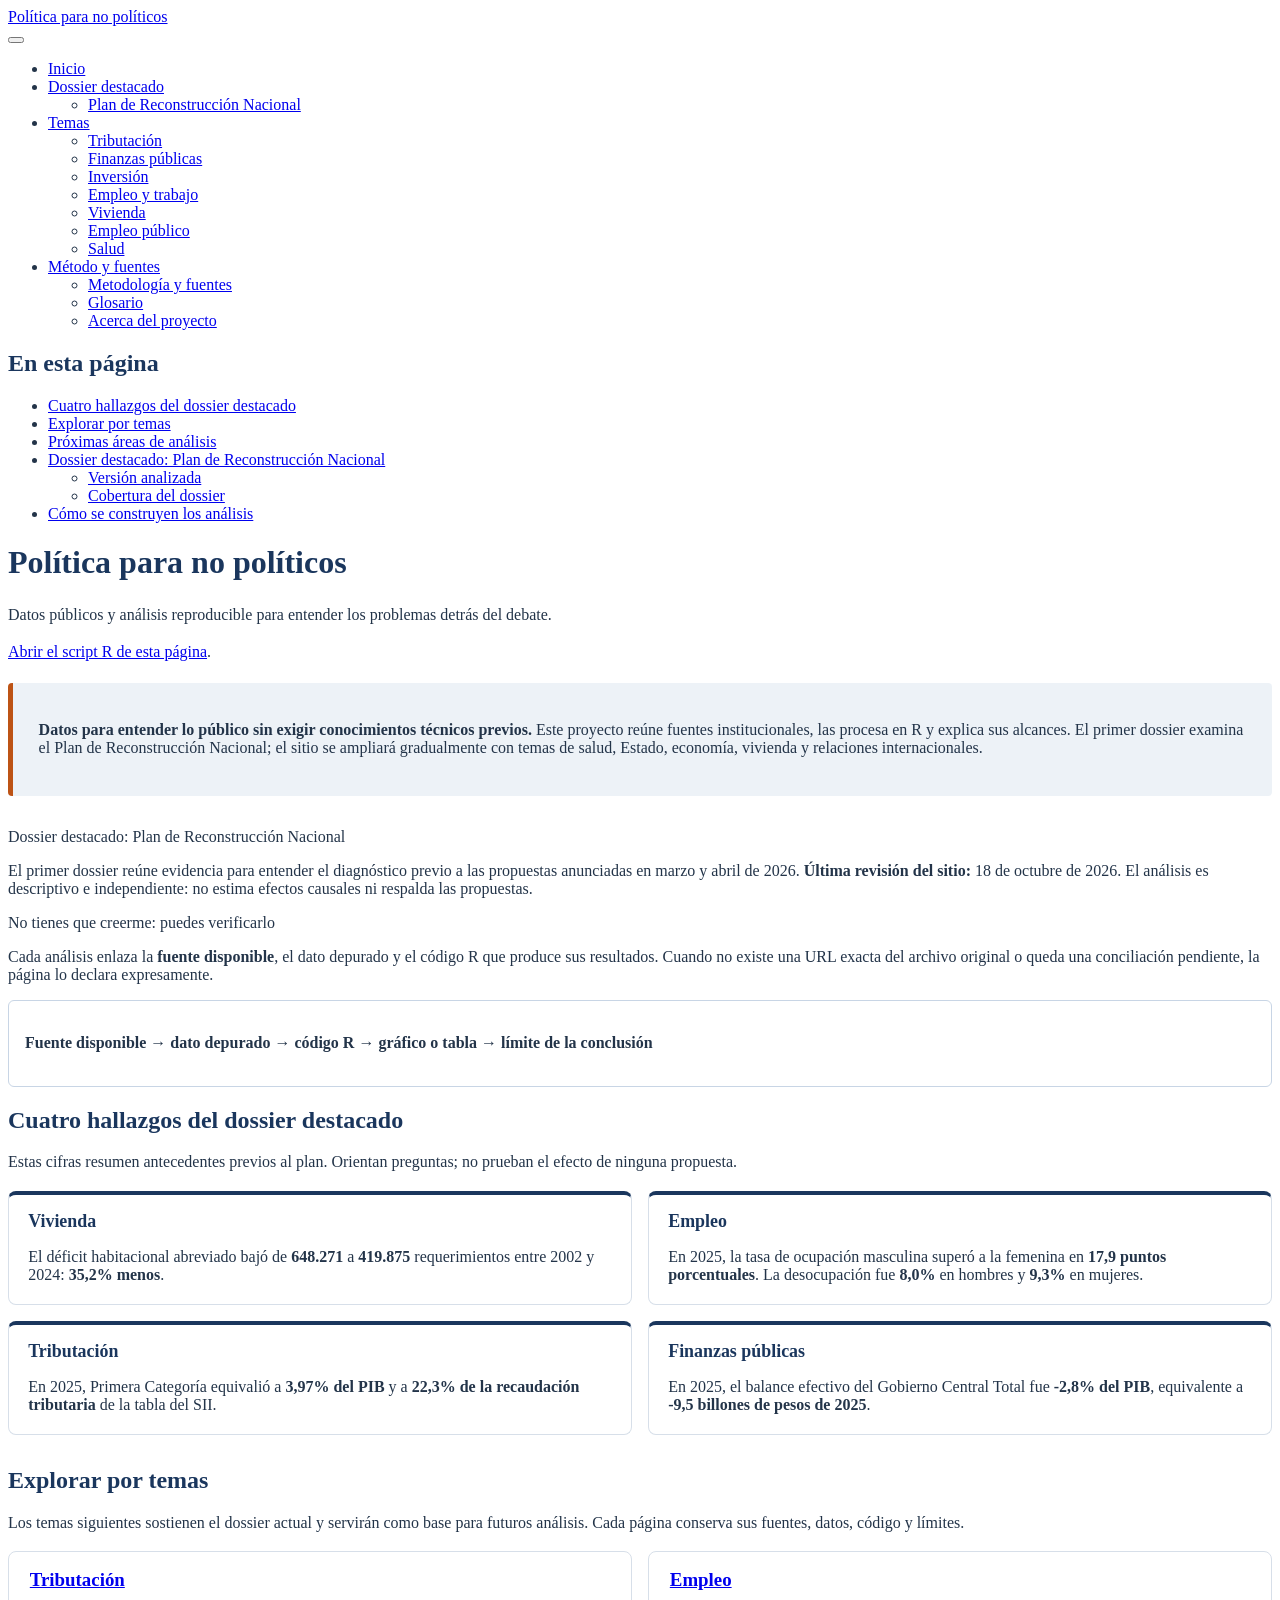
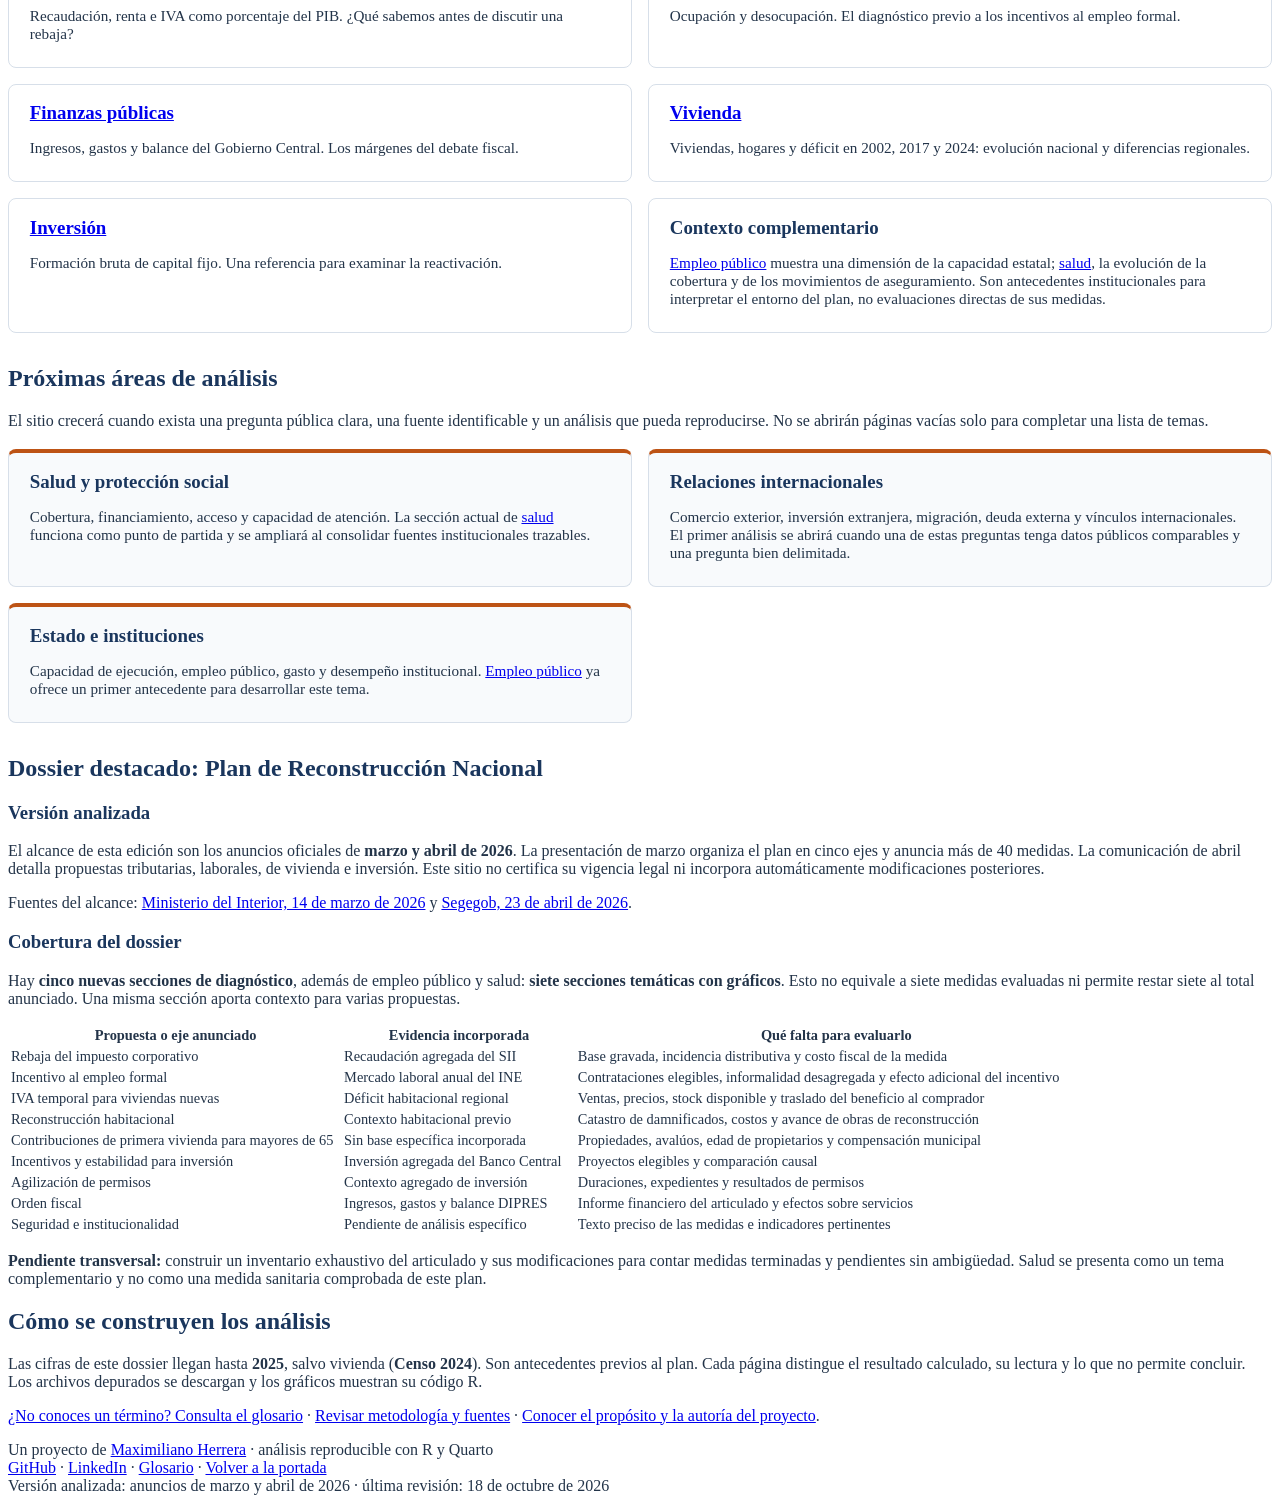
==== commit a25a9d55: "Amplía el sitio como plataforma temática" ====
--- a/docs/index.html
+++ b/docs/index.html
@@ -7,7 +7,7 @@
 <meta name="viewport" content="width=device-width, initial-scale=1.0, user-scalable=yes">
 
 
-<title>Política para no políticos - El Plan de Reconstrucción Nacional, bajo la lupa</title>
+<title>Política para no políticos</title>
 <style>
 code{white-space: pre-wrap;}
 span.smallcaps{font-variant: small-caps;}
@@ -86,37 +86,41 @@
  <span class="menu-text">Inicio</span></a>
   </li>  
   <li class="nav-item dropdown ">
-    <a class="nav-link dropdown-toggle" href="#" id="nav-menu-análisis-del-plan" role="button" data-bs-toggle="dropdown" aria-expanded="false" rel="" target="">
- <span class="menu-text">Análisis del plan</span>
+    <a class="nav-link dropdown-toggle" href="#" id="nav-menu-dossier-destacado" role="button" data-bs-toggle="dropdown" aria-expanded="false" rel="" target="">
+ <span class="menu-text">Dossier destacado</span>
     </a>
-    <ul class="dropdown-menu" aria-labelledby="nav-menu-análisis-del-plan">    
-        <li>
-    <a class="dropdown-item" href="./03_tributacion.html" rel="" target="">
- <span class="dropdown-text">Tributación</span></a>
-  </li>  
-        <li>
-    <a class="dropdown-item" href="./04_empleo_formal.html" rel="" target="">
- <span class="dropdown-text">Empleo</span></a>
-  </li>  
-        <li>
-    <a class="dropdown-item" href="./05_finanzas_publicas.html" rel="" target="">
- <span class="dropdown-text">Finanzas públicas</span></a>
-  </li>  
-        <li>
-    <a class="dropdown-item" href="./06_vivienda.html" rel="" target="">
- <span class="dropdown-text">Vivienda</span></a>
-  </li>  
-        <li>
-    <a class="dropdown-item" href="./07_inversion.html" rel="" target="">
- <span class="dropdown-text">Inversión</span></a>
+    <ul class="dropdown-menu" aria-labelledby="nav-menu-dossier-destacado">    
+        <li>
+    <a class="dropdown-item" href="./index.html#dossier-destacado" rel="" target="">
+ <span class="dropdown-text">Plan de Reconstrucción Nacional</span></a>
   </li>  
     </ul>
   </li>
   <li class="nav-item dropdown ">
-    <a class="nav-link dropdown-toggle" href="#" id="nav-menu-contexto-complementario" role="button" data-bs-toggle="dropdown" aria-expanded="false" rel="" target="">
- <span class="menu-text">Contexto complementario</span>
+    <a class="nav-link dropdown-toggle" href="#" id="nav-menu-temas" role="button" data-bs-toggle="dropdown" aria-expanded="false" rel="" target="">
+ <span class="menu-text">Temas</span>
     </a>
-    <ul class="dropdown-menu" aria-labelledby="nav-menu-contexto-complementario">    
+    <ul class="dropdown-menu" aria-labelledby="nav-menu-temas">    
+        <li>
+    <a class="dropdown-item" href="./03_tributacion.html" rel="" target="">
+ <span class="dropdown-text">Tributación</span></a>
+  </li>  
+        <li>
+    <a class="dropdown-item" href="./05_finanzas_publicas.html" rel="" target="">
+ <span class="dropdown-text">Finanzas públicas</span></a>
+  </li>  
+        <li>
+    <a class="dropdown-item" href="./07_inversion.html" rel="" target="">
+ <span class="dropdown-text">Inversión</span></a>
+  </li>  
+        <li>
+    <a class="dropdown-item" href="./04_empleo_formal.html" rel="" target="">
+ <span class="dropdown-text">Empleo y trabajo</span></a>
+  </li>  
+        <li>
+    <a class="dropdown-item" href="./06_vivienda.html" rel="" target="">
+ <span class="dropdown-text">Vivienda</span></a>
+  </li>  
         <li>
     <a class="dropdown-item" href="./01_empleo_publico.html" rel="" target="">
  <span class="dropdown-text">Empleo público</span></a>
@@ -162,11 +166,15 @@
     <h2 id="toc-title">En esta página</h2>
    
   <ul>
-  <li><a href="#cuatro-hallazgos-para-comenzar" id="toc-cuatro-hallazgos-para-comenzar" class="nav-link active" data-scroll-target="#cuatro-hallazgos-para-comenzar">Cuatro hallazgos para comenzar</a></li>
-  <li><a href="#explorar-los-análisis" id="toc-explorar-los-análisis" class="nav-link" data-scroll-target="#explorar-los-análisis">Explorar los análisis</a></li>
-  <li><a href="#qué-versión-del-plan-se-analiza" id="toc-qué-versión-del-plan-se-analiza" class="nav-link" data-scroll-target="#qué-versión-del-plan-se-analiza">Qué versión del plan se analiza</a></li>
-  <li><a href="#cuánto-está-abordado" id="toc-cuánto-está-abordado" class="nav-link" data-scroll-target="#cuánto-está-abordado">Cuánto está abordado</a></li>
-  <li><a href="#cómo-leer-la-evidencia" id="toc-cómo-leer-la-evidencia" class="nav-link" data-scroll-target="#cómo-leer-la-evidencia">Cómo leer la evidencia</a></li>
+  <li><a href="#cuatro-hallazgos-del-dossier-destacado" id="toc-cuatro-hallazgos-del-dossier-destacado" class="nav-link active" data-scroll-target="#cuatro-hallazgos-del-dossier-destacado">Cuatro hallazgos del dossier destacado</a></li>
+  <li><a href="#explorar-por-temas" id="toc-explorar-por-temas" class="nav-link" data-scroll-target="#explorar-por-temas">Explorar por temas</a></li>
+  <li><a href="#próximas-áreas-de-análisis" id="toc-próximas-áreas-de-análisis" class="nav-link" data-scroll-target="#próximas-áreas-de-análisis">Próximas áreas de análisis</a></li>
+  <li><a href="#dossier-destacado" id="toc-dossier-destacado" class="nav-link" data-scroll-target="#dossier-destacado">Dossier destacado: Plan de Reconstrucción Nacional</a>
+  <ul class="collapse">
+  <li><a href="#versión-analizada" id="toc-versión-analizada" class="nav-link" data-scroll-target="#versión-analizada">Versión analizada</a></li>
+  <li><a href="#cobertura-del-dossier" id="toc-cobertura-del-dossier" class="nav-link" data-scroll-target="#cobertura-del-dossier">Cobertura del dossier</a></li>
+  </ul></li>
+  <li><a href="#cómo-se-construyen-los-análisis" id="toc-cómo-se-construyen-los-análisis" class="nav-link" data-scroll-target="#cómo-se-construyen-los-análisis">Cómo se construyen los análisis</a></li>
   </ul>
 </nav>
     </div>
@@ -175,8 +183,8 @@
 
 <header id="title-block-header" class="quarto-title-block default">
 <div class="quarto-title">
-<h1 class="title">El Plan de Reconstrucción Nacional, bajo la lupa</h1>
-<p class="subtitle lead">Evidencia institucional para entender el diagnóstico y discutir las propuestas de 2026.</p>
+<h1 class="title">Política para no políticos</h1>
+<p class="subtitle lead">Datos públicos y análisis reproducible para entender los problemas detrás del debate.</p>
 </div>
 
 
@@ -193,19 +201,19 @@
 
 <p><a href="index.R">Abrir el script R de esta página</a>.</p>
 <div class="hero">
-<p><strong>¿Qué respaldan los datos y qué sigue sin demostrarse?</strong> Este proyecto de ciencia política reúne series oficiales, las procesa en R y explica sus alcances. La evidencia descriptiva permite examinar problemas; evaluar si una medida concreta los resuelve exige más información.</p>
-</div>
-<div class="callout callout-style-default callout-note callout-titled" title="Alcance e independencia analítica">
+<p><strong>Datos para entender lo público sin exigir conocimientos técnicos previos.</strong> Este proyecto reúne fuentes institucionales, las procesa en R y explica sus alcances. El primer dossier examina el Plan de Reconstrucción Nacional; el sitio se ampliará gradualmente con temas de salud, Estado, economía, vivienda y relaciones internacionales.</p>
+</div>
+<div class="callout callout-style-default callout-note callout-titled" title="Dossier destacado: Plan de Reconstrucción Nacional">
 <div class="callout-header d-flex align-content-center">
 <div class="callout-icon-container">
 <i class="callout-icon"></i>
 </div>
 <div class="callout-title-container flex-fill">
-Alcance e independencia analítica
+Dossier destacado: Plan de Reconstrucción Nacional
 </div>
 </div>
 <div class="callout-body-container callout-body">
-<p><strong>Versión analizada:</strong> anuncios oficiales del Plan de Reconstrucción Nacional de marzo y abril de 2026. <strong>Última revisión del sitio:</strong> 18 de octubre de 2026. El análisis es descriptivo e independiente: no estima efectos causales ni respalda las propuestas.</p>
+<p>El primer dossier reúne evidencia para entender el diagnóstico previo a las propuestas anunciadas en marzo y abril de 2026. <strong>Última revisión del sitio:</strong> 18 de octubre de 2026. El análisis es descriptivo e independiente: no estima efectos causales ni respalda las propuestas.</p>
 </div>
 </div>
 <div class="callout callout-style-default callout-tip callout-titled" title="No tienes que creerme: puedes verificarlo">
@@ -224,8 +232,8 @@
 </div>
 </div>
 </div>
-<section id="cuatro-hallazgos-para-comenzar" class="level2">
-<h2 class="anchored" data-anchor-id="cuatro-hallazgos-para-comenzar">Cuatro hallazgos para comenzar</h2>
+<section id="cuatro-hallazgos-del-dossier-destacado" class="level2">
+<h2 class="anchored" data-anchor-id="cuatro-hallazgos-del-dossier-destacado">Cuatro hallazgos del dossier destacado</h2>
 <p>Estas cifras resumen antecedentes previos al plan. Orientan preguntas; no prueban el efecto de ninguna propuesta.</p>
 <div class="hallazgos">
 <section id="vivienda" class="level3 hallazgo">
@@ -246,8 +254,9 @@
 </section>
 </div>
 </section>
-<section id="explorar-los-análisis" class="level2">
-<h2 class="anchored" data-anchor-id="explorar-los-análisis">Explorar los análisis</h2>
+<section id="explorar-por-temas" class="level2">
+<h2 class="anchored" data-anchor-id="explorar-por-temas">Explorar por temas</h2>
+<p>Los temas siguientes sostienen el dossier actual y servirán como base para futuros análisis. Cada página conserva sus fuentes, datos, código y límites.</p>
 <div class="cards">
 <section id="tributación-1" class="level3 card-tema">
 <h3 class="anchored" data-anchor-id="tributación-1"><a href="./03_tributacion.html">Tributación</a></h3>
@@ -271,17 +280,37 @@
 </section>
 <section id="contexto-complementario" class="level3 card-tema">
 <h3 class="anchored" data-anchor-id="contexto-complementario">Contexto complementario</h3>
-<p><a href="./01_empleo_publico.html">Empleo público</a> y <a href="./02_salud_fonasa.html">salud</a> conservan antecedentes del trabajo original. No se presentan como evaluaciones directas de las medidas del plan.</p>
-</section>
-</div>
-</section>
-<section id="qué-versión-del-plan-se-analiza" class="level2">
-<h2 class="anchored" data-anchor-id="qué-versión-del-plan-se-analiza">Qué versión del plan se analiza</h2>
+<p><a href="./01_empleo_publico.html">Empleo público</a> muestra una dimensión de la capacidad estatal; <a href="./02_salud_fonasa.html">salud</a>, la evolución de la cobertura y de los movimientos de aseguramiento. Son antecedentes institucionales para interpretar el entorno del plan, no evaluaciones directas de sus medidas.</p>
+</section>
+</div>
+</section>
+<section id="próximas-áreas-de-análisis" class="level2">
+<h2 class="anchored" data-anchor-id="próximas-áreas-de-análisis">Próximas áreas de análisis</h2>
+<p>El sitio crecerá cuando exista una pregunta pública clara, una fuente identificable y un análisis que pueda reproducirse. No se abrirán páginas vacías solo para completar una lista de temas.</p>
+<div class="cards">
+<section id="salud-y-protección-social" class="level3 card-tema card-proximo">
+<h3 class="anchored" data-anchor-id="salud-y-protección-social">Salud y protección social</h3>
+<p>Cobertura, financiamiento, acceso y capacidad de atención. La sección actual de <a href="./02_salud_fonasa.html">salud</a> funciona como punto de partida y se ampliará al consolidar fuentes institucionales trazables.</p>
+</section>
+<section id="relaciones-internacionales" class="level3 card-tema card-proximo">
+<h3 class="anchored" data-anchor-id="relaciones-internacionales">Relaciones internacionales</h3>
+<p>Comercio exterior, inversión extranjera, migración, deuda externa y vínculos internacionales. El primer análisis se abrirá cuando una de estas preguntas tenga datos públicos comparables y una pregunta bien delimitada.</p>
+</section>
+<section id="estado-e-instituciones" class="level3 card-tema card-proximo">
+<h3 class="anchored" data-anchor-id="estado-e-instituciones">Estado e instituciones</h3>
+<p>Capacidad de ejecución, empleo público, gasto y desempeño institucional. <a href="./01_empleo_publico.html">Empleo público</a> ya ofrece un primer antecedente para desarrollar este tema.</p>
+</section>
+</div>
+</section>
+<section id="dossier-destacado" class="level2">
+<h2 class="anchored" data-anchor-id="dossier-destacado">Dossier destacado: Plan de Reconstrucción Nacional</h2>
+<section id="versión-analizada" class="level3">
+<h3 class="anchored" data-anchor-id="versión-analizada">Versión analizada</h3>
 <p>El alcance de esta edición son los anuncios oficiales de <strong>marzo y abril de 2026</strong>. La presentación de marzo organiza el plan en cinco ejes y anuncia más de 40 medidas. La comunicación de abril detalla propuestas tributarias, laborales, de vivienda e inversión. Este sitio no certifica su vigencia legal ni incorpora automáticamente modificaciones posteriores.</p>
 <p>Fuentes del alcance: <a href="https://www.interior.gob.cl/noticias/2026/03/14/presidente-jose-antonio-kast-presenta-proyecto-de-ley-de-reconstruccion-nacional-junto-a-ministro-alvarado/">Ministerio del Interior, 14 de marzo de 2026</a> y <a href="https://msgg.gob.cl/wp/2026/04/23/presidente-kast-firma-proyecto-de-ley-del-plan-de-reconstruccion-nacional-y-desarrollo-economico-y-social/">Segegob, 23 de abril de 2026</a>.</p>
 </section>
-<section id="cuánto-está-abordado" class="level2">
-<h2 class="anchored" data-anchor-id="cuánto-está-abordado">Cuánto está abordado</h2>
+<section id="cobertura-del-dossier" class="level3">
+<h3 class="anchored" data-anchor-id="cobertura-del-dossier">Cobertura del dossier</h3>
 <p>Hay <strong>cinco nuevas secciones de diagnóstico</strong>, además de empleo público y salud: <strong>siete secciones temáticas con gráficos</strong>. Esto no equivale a siete medidas evaluadas ni permite restar siete al total anunciado. Una misma sección aporta contexto para varias propuestas.</p>
 <table class="table">
 <colgroup>
@@ -344,11 +373,12 @@
 </tr>
 </tbody>
 </table>
-<p><strong>Pendiente transversal:</strong> construir un inventario exhaustivo del articulado y sus modificaciones para contar medidas terminadas y pendientes sin ambigüedad. Salud se conserva como contexto del proyecto original; no se presenta como una medida sanitaria comprobada de este plan.</p>
-</section>
-<section id="cómo-leer-la-evidencia" class="level2">
-<h2 class="anchored" data-anchor-id="cómo-leer-la-evidencia">Cómo leer la evidencia</h2>
-<p>Las cifras llegan hasta <strong>2025</strong>, salvo vivienda (<strong>Censo 2024</strong>). Son antecedentes previos al plan. Cada página distingue el resultado calculado, su lectura y lo que no permite concluir. Los archivos depurados se descargan y los gráficos muestran su código R.</p>
+<p><strong>Pendiente transversal:</strong> construir un inventario exhaustivo del articulado y sus modificaciones para contar medidas terminadas y pendientes sin ambigüedad. Salud se presenta como un tema complementario y no como una medida sanitaria comprobada de este plan.</p>
+</section>
+</section>
+<section id="cómo-se-construyen-los-análisis" class="level2">
+<h2 class="anchored" data-anchor-id="cómo-se-construyen-los-análisis">Cómo se construyen los análisis</h2>
+<p>Las cifras de este dossier llegan hasta <strong>2025</strong>, salvo vivienda (<strong>Censo 2024</strong>). Son antecedentes previos al plan. Cada página distingue el resultado calculado, su lectura y lo que no permite concluir. Los archivos depurados se descargan y los gráficos muestran su código R.</p>
 <p><a href="./glosario.html">¿No conoces un término? Consulta el glosario</a> · <a href="./metodologia.html">Revisar metodología y fuentes</a> · <a href="./acerca.html">Conocer el propósito y la autoría del proyecto</a>.</p>
 
 
--- a/docs/styles.css
+++ b/docs/styles.css
@@ -6,6 +6,7 @@
 .hero { background: #edf2f7; border-left: 5px solid #bd5315; padding: 1.4rem 1.6rem; margin: 1.4rem 0 2rem; border-radius: 4px; }
 .cards { display: grid; grid-template-columns: repeat(2,minmax(0,1fr)); gap: 1rem; margin: 1.2rem 0 2rem; }
 .card-tema { border: 1px solid #d7dfe9; border-radius: 8px; padding: 1.1rem 1.3rem; background: #fff; }
+.card-proximo { background: #f8fafc; border-top: 4px solid #bd5315; }
 .card-tema h3 { font-size: 1.18rem; margin: 0 0 .5rem; }
 .card-tema p { margin-bottom: .4rem; font-size: .95rem; }
 .hallazgos { display: grid; grid-template-columns: repeat(2,minmax(0,1fr)); gap: 1rem; margin: 1.2rem 0 2rem; }
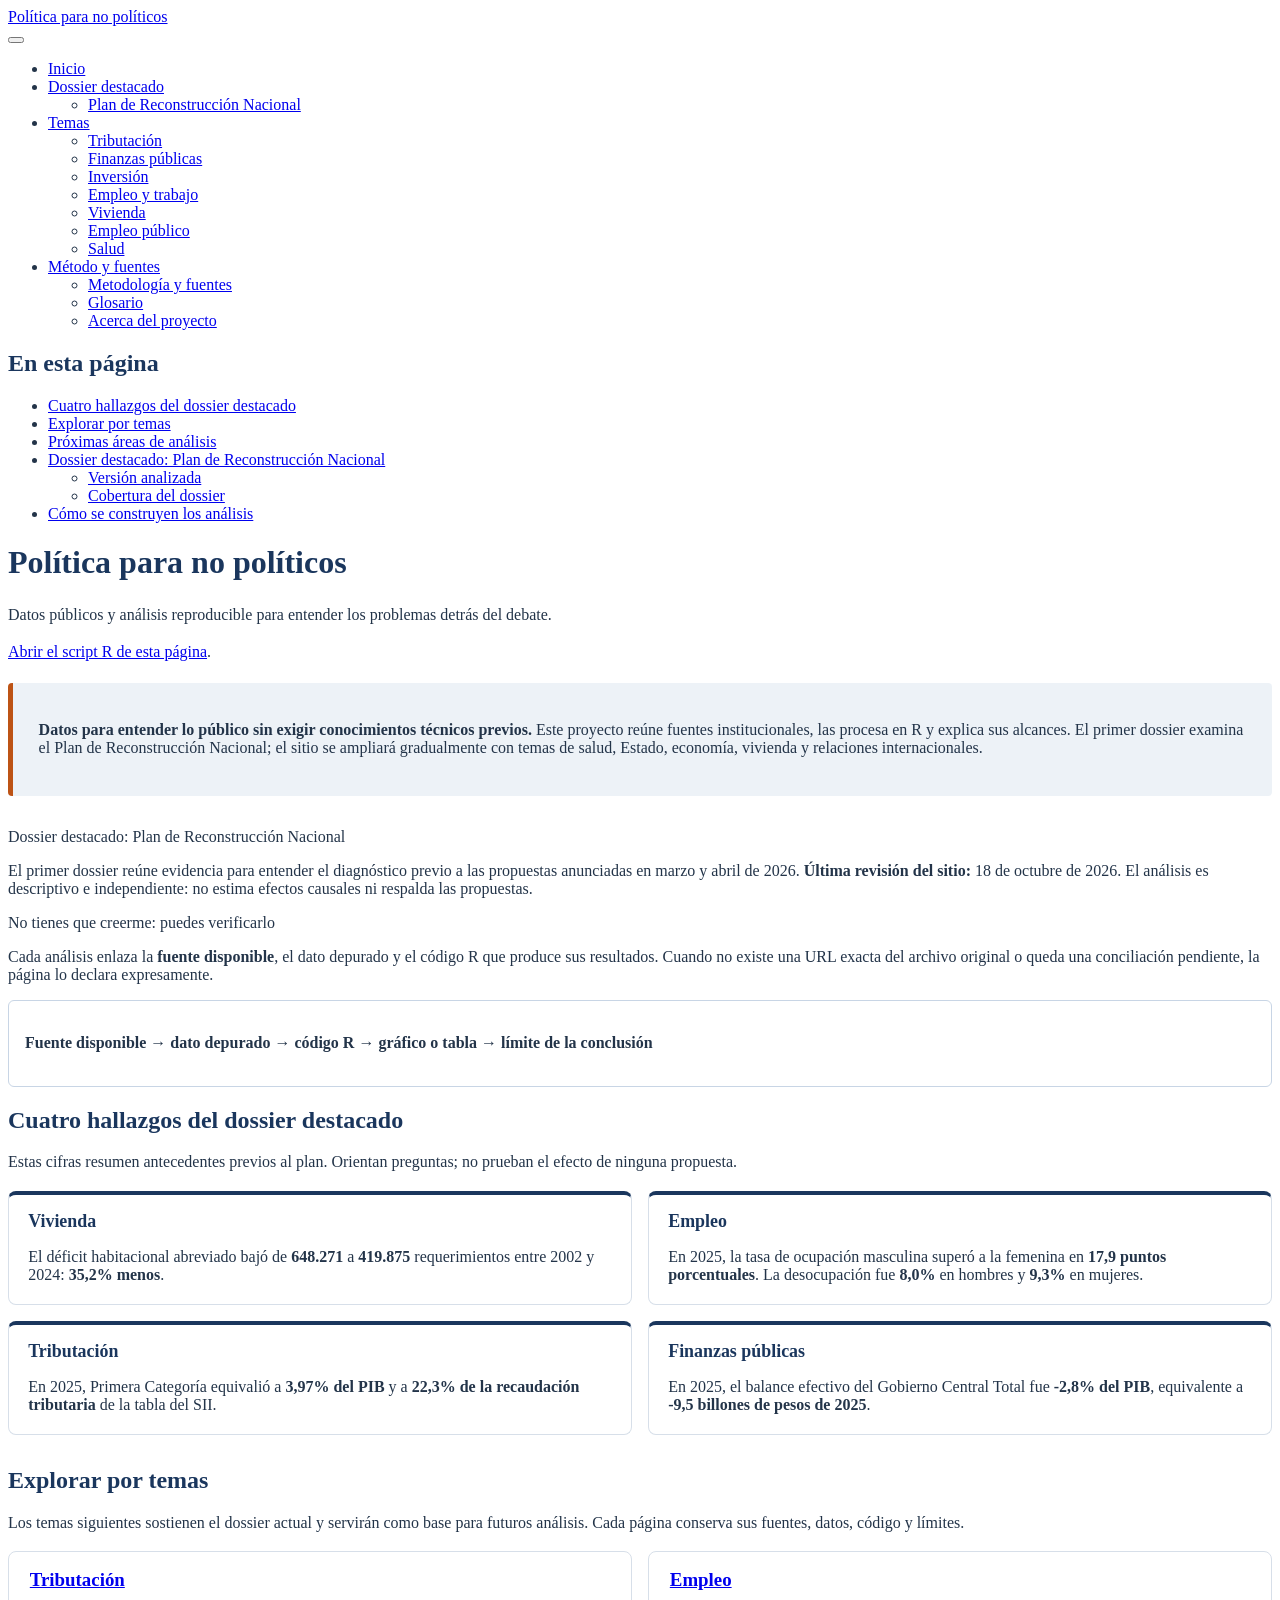
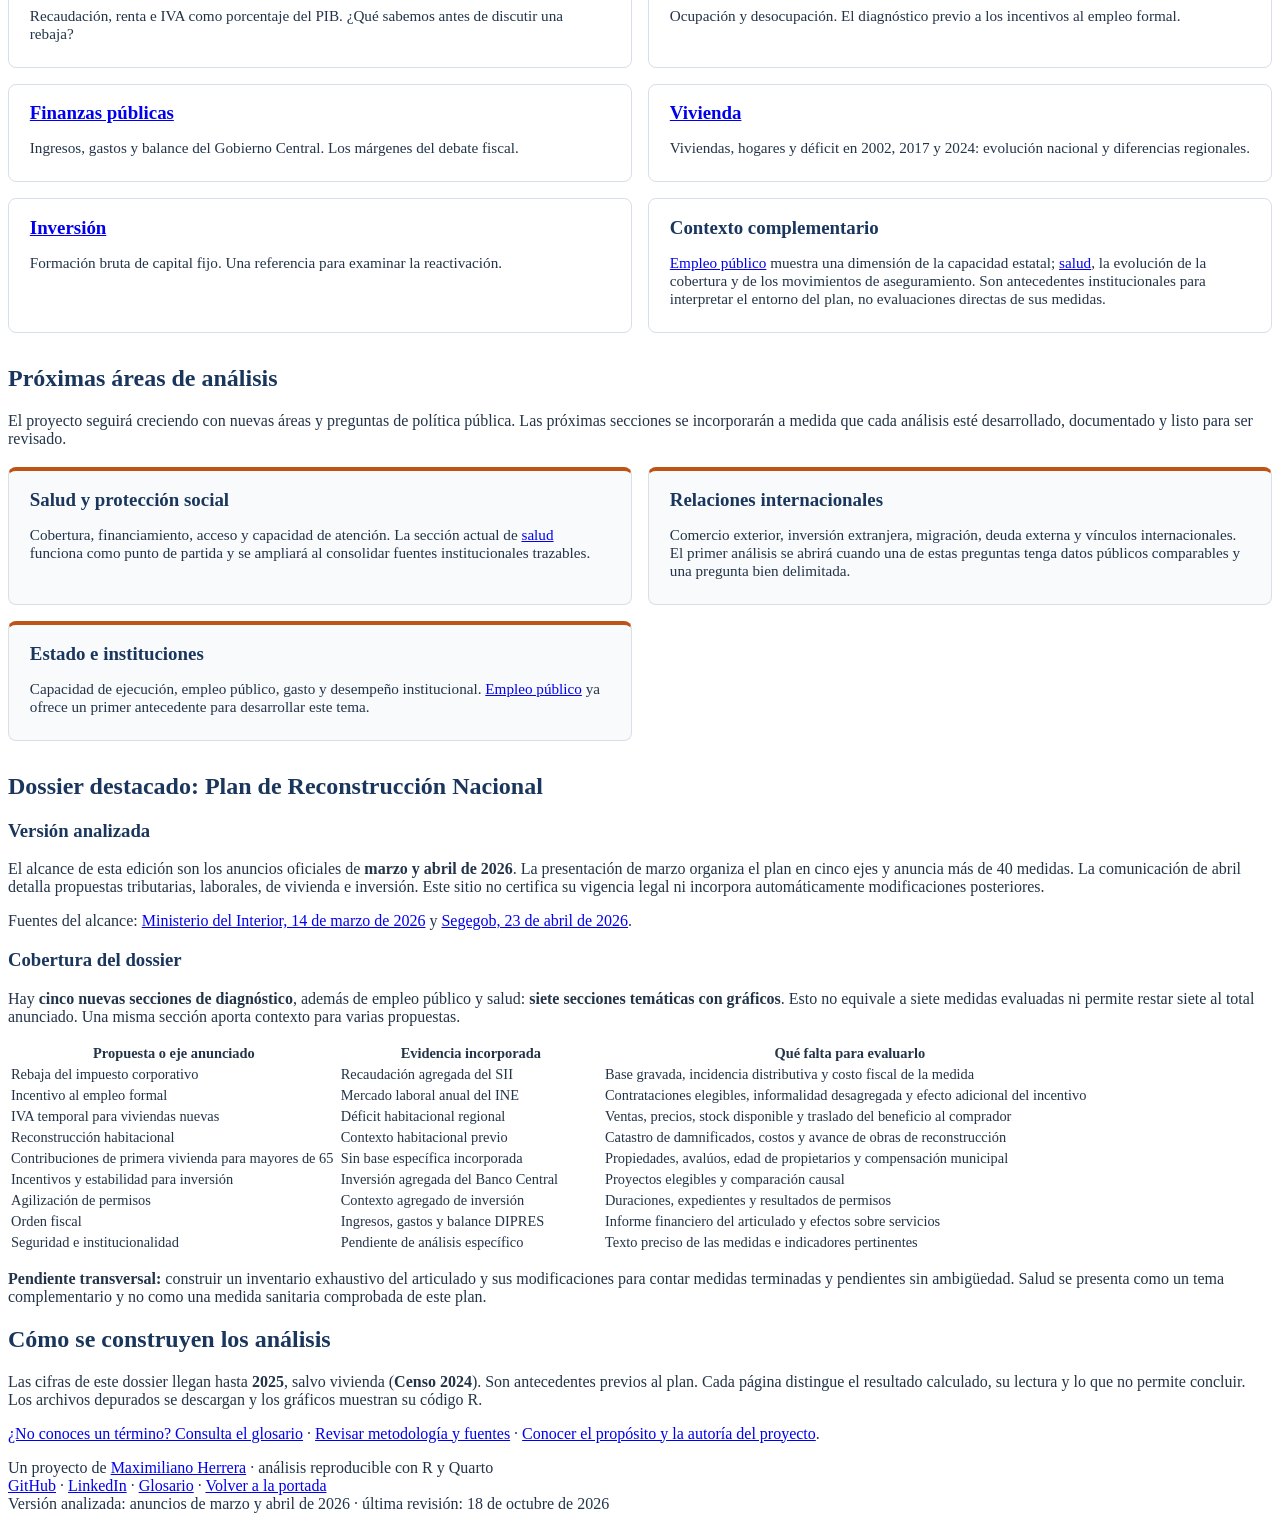
==== commit 7257a5cd: "Amplía el sitio como plataforma temática" ====
--- a/docs/index.html
+++ b/docs/index.html
@@ -286,7 +286,7 @@
 </section>
 <section id="próximas-áreas-de-análisis" class="level2">
 <h2 class="anchored" data-anchor-id="próximas-áreas-de-análisis">Próximas áreas de análisis</h2>
-<p>El sitio crecerá cuando exista una pregunta pública clara, una fuente identificable y un análisis que pueda reproducirse. No se abrirán páginas vacías solo para completar una lista de temas.</p>
+<p>El proyecto seguirá creciendo con nuevas áreas y preguntas de política pública. Las próximas secciones se incorporarán a medida que cada análisis esté desarrollado, documentado y listo para ser revisado.</p>
 <div class="cards">
 <section id="salud-y-protección-social" class="level3 card-tema card-proximo">
 <h3 class="anchored" data-anchor-id="salud-y-protección-social">Salud y protección social</h3>
@@ -315,8 +315,8 @@
 <table class="table">
 <colgroup>
 <col style="width: 30%">
-<col style="width: 21%">
-<col style="width: 47%">
+<col style="width: 24%">
+<col style="width: 45%">
 </colgroup>
 <thead>
 <tr class="header">
